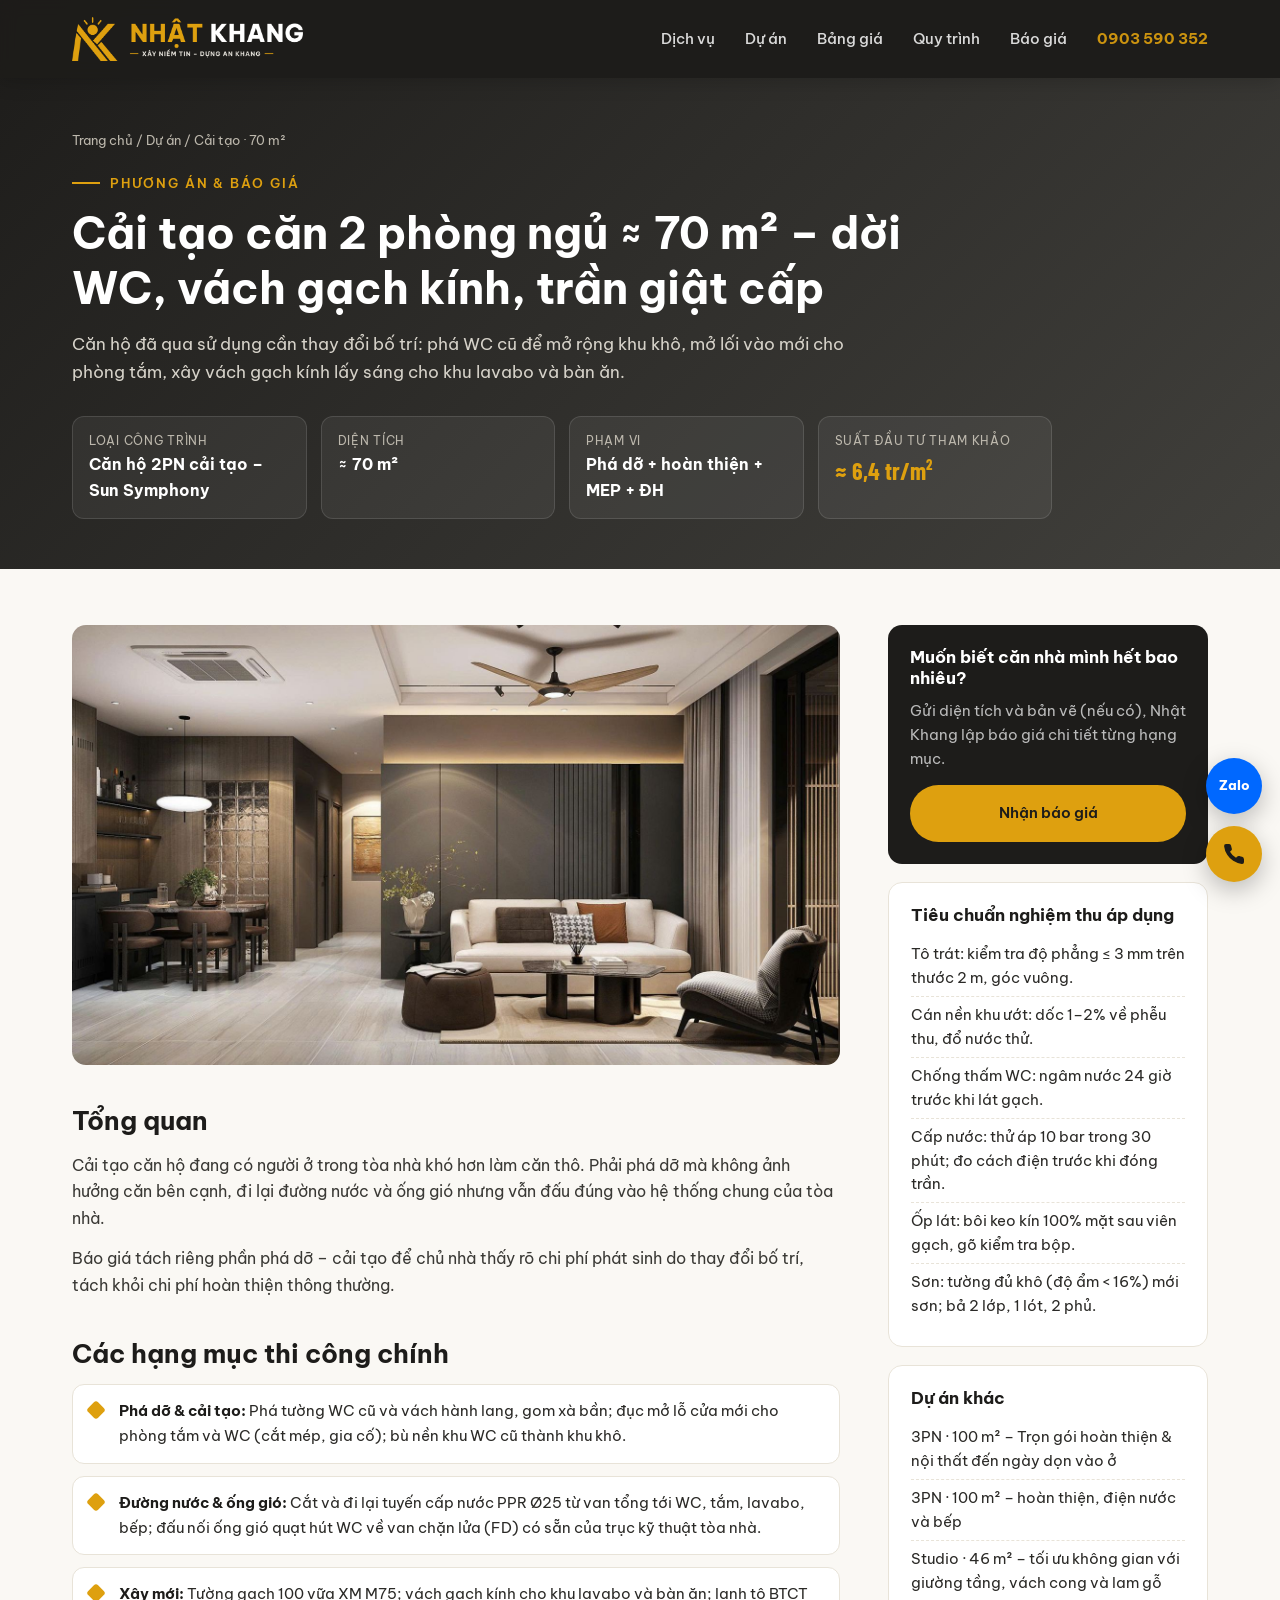
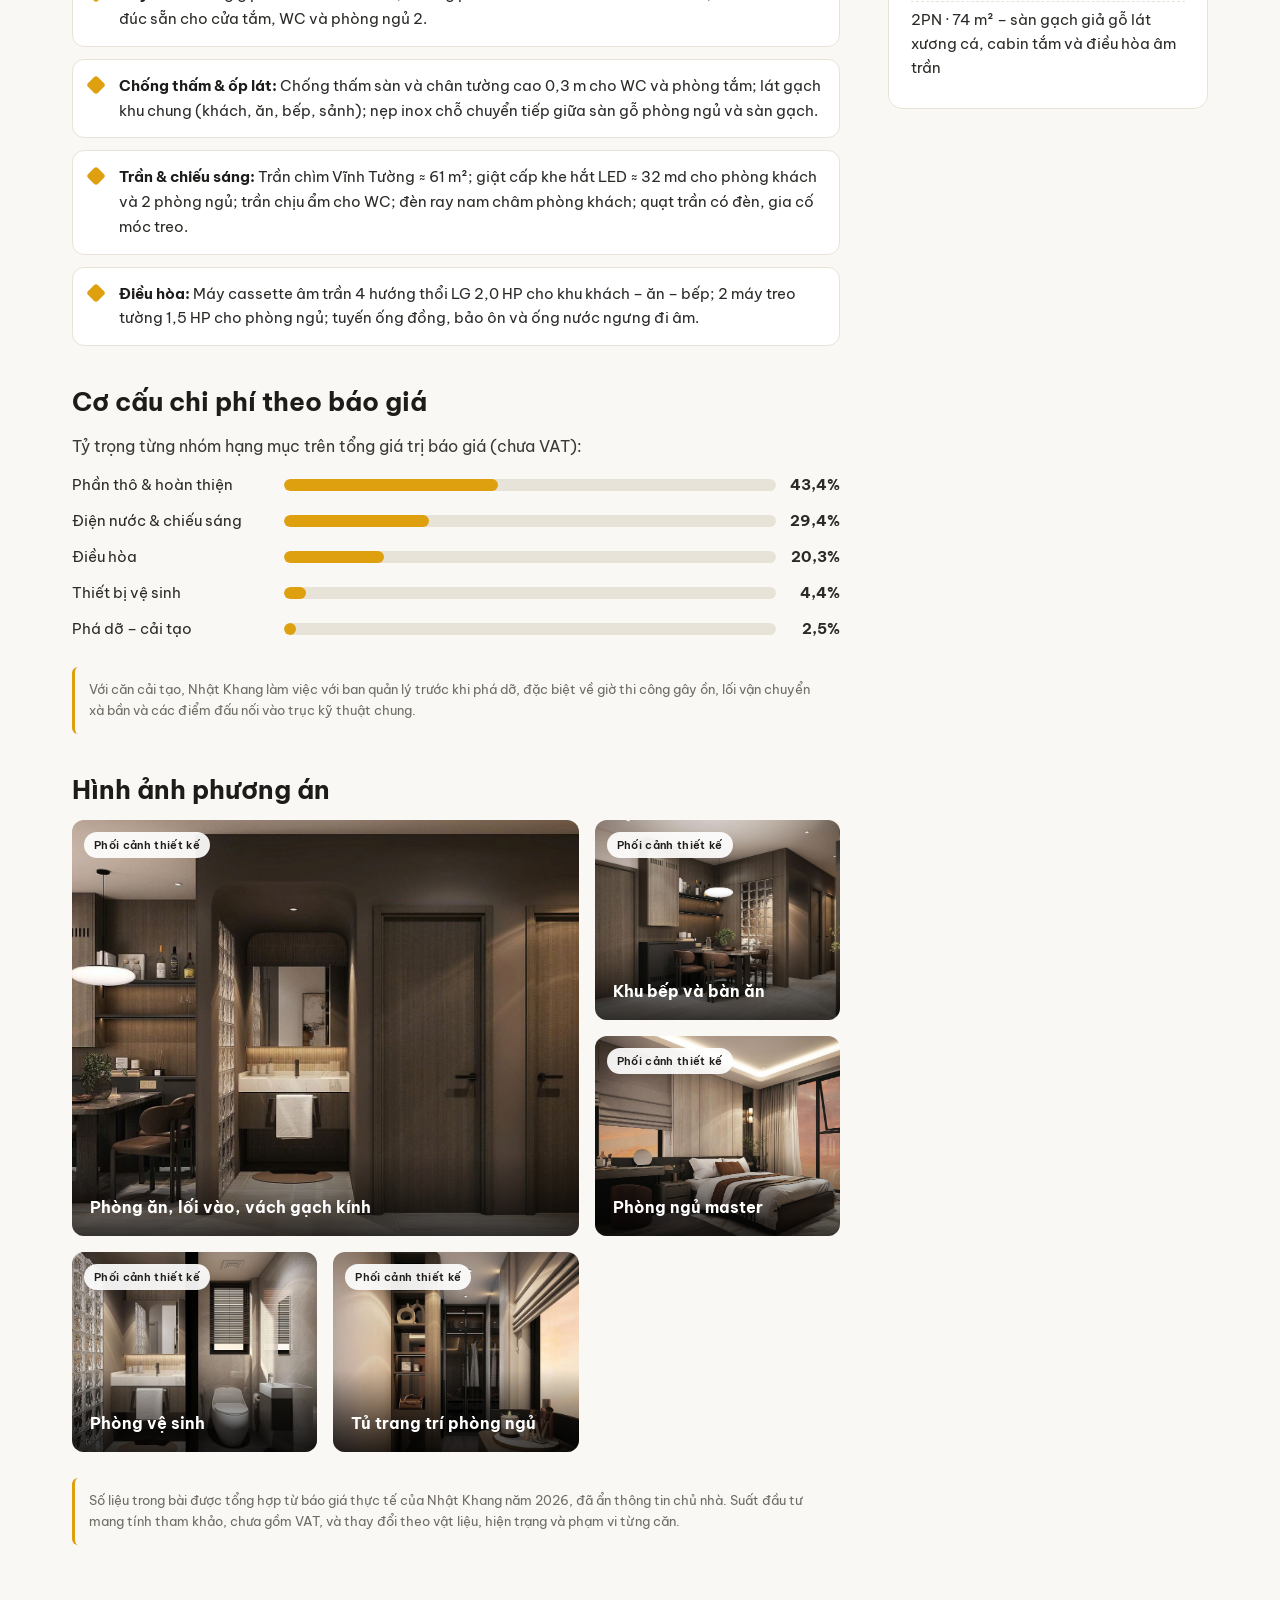
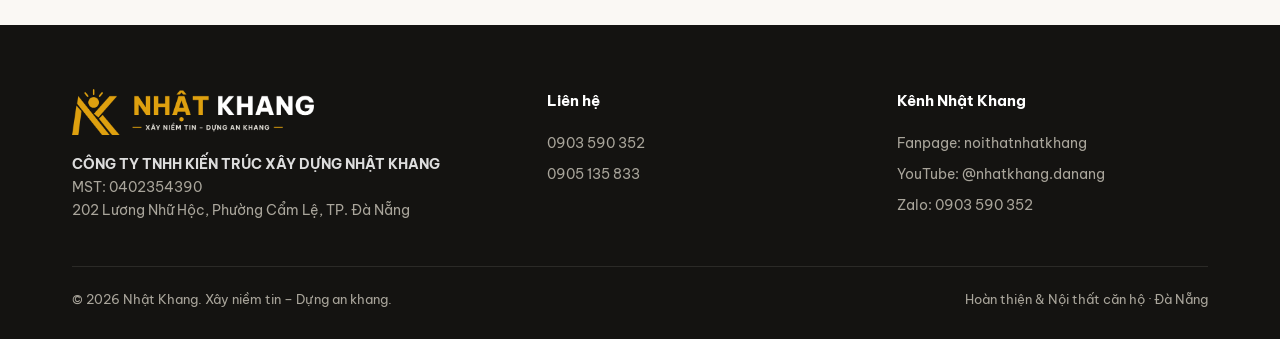
==== du-an/cai-tao-can-2pn.html @ 8251b5f2 "Website Nhat Khang v0.2: trang chu, 6 bai du an, bang gia tham khao Co-Authored-By: Claude Opus 5.5 " ====
<!DOCTYPE html>
<html lang="vi"><head><meta charset="utf-8"><meta name="viewport" content="width=device-width, initial-scale=1">
<title>Cải tạo căn 2 phòng ngủ ≈ 70 m² – dời WC, vách gạch kính, trần giật cấp | Nhật Khang</title>
<meta name="description" content="Căn hộ đã qua sử dụng cần thay đổi bố trí: phá WC cũ để mở rộng khu khô, mở lối vào mới cho phòng tắm, xây vách gạch kính lấy sáng cho khu lavabo và bàn ăn.">
<meta property="og:title" content="Cải tạo căn 2 phòng ngủ ≈ 70 m² – dời WC, vách gạch kính, trần giật cấp"><meta property="og:image" content="../assets/img/hero.jpg">
<link rel="icon" href="../assets/img/favicon.svg" type="image/svg+xml">
<link rel="preconnect" href="https://fonts.googleapis.com"><link rel="preconnect" href="https://fonts.gstatic.com" crossorigin>
<link href="https://fonts.googleapis.com/css2?family=Barlow+Condensed:wght@600;700&family=Be+Vietnam+Pro:wght@300;400;500;600;700;800&display=swap" rel="stylesheet">
<link rel="stylesheet" href="../assets/css/style.css">
</head><body>
<header id="hdr" class="solid fixed-solid">
  <div class="wrap nav">
    <a href="../index.html" class="logo" aria-label="Nhật Khang"><img src="../assets/img/logo-dark.png" alt="Logo Nhật Khang"></a>
    <nav class="menu" id="menu">
      <a href="../index.html#dich-vu">Dịch vụ</a><a href="../index.html#du-an">Dự án</a><a href="../index.html#bang-gia">Bảng giá</a><a href="../index.html#quy-trinh">Quy trình</a><a href="../index.html#bao-gia">Báo giá</a>
      <a href="tel:0903590352" class="hot">0903 590 352</a>
    </nav>
    <button class="burger" id="burger" aria-label="Mở menu"><svg viewBox="0 0 24 24" fill="none" stroke="currentColor" stroke-width="2"><path d="M3 6h18M3 12h18M3 18h18"/></svg></button>
  </div>
</header>
<section class="art-hero"><div class="wrap">
  <div class="crumb"><a href="../index.html">Trang chủ</a> / <a href="../index.html#du-an">Dự án</a> / Cải tạo · 70 m²</div>
  <span class="eyebrow">Phương án &amp; báo giá</span>
  <h1 style="margin-top:12px">Cải tạo căn 2 phòng ngủ ≈ 70 m² – dời WC, vách gạch kính, trần giật cấp</h1>
  <p class="lead">Căn hộ đã qua sử dụng cần thay đổi bố trí: phá WC cũ để mở rộng khu khô, mở lối vào mới cho phòng tắm, xây vách gạch kính lấy sáng cho khu lavabo và bàn ăn.</p>
  <div class="facts"><div><small>Loại công trình</small><b>Căn hộ 2PN cải tạo – Sun Symphony</b></div><div><small>Diện tích</small><b>≈ 70 m²</b></div><div><small>Phạm vi</small><b>Phá dỡ + hoàn thiện + MEP + ĐH</b></div><div><small>Suất đầu tư tham khảo</small><b class=g>≈ 6,4 tr/m²</b></div></div>
</div></section>
<section class="art"><div class="wrap art-grid">
  <article>
    <div class="cover"><img src="../assets/img/hero.jpg" alt="Cải tạo căn 2 phòng ngủ ≈ 70 m² – dời WC, vách gạch kính, trần giật cấp"></div>
    <h2>Tổng quan</h2><p>Cải tạo căn hộ đang có người ở trong tòa nhà khó hơn làm căn thô. Phải phá dỡ mà không ảnh hưởng căn bên cạnh, đi lại đường nước và ống gió nhưng vẫn đấu đúng vào hệ thống chung của tòa nhà.</p><p>Báo giá tách riêng phần phá dỡ – cải tạo để chủ nhà thấy rõ chi phí phát sinh do thay đổi bố trí, tách khỏi chi phí hoàn thiện thông thường.</p>
    <h2>Các hạng mục thi công chính</h2><ul class="hl-list"><li><b>Phá dỡ &amp; cải tạo:</b> Phá tường WC cũ và vách hành lang, gom xà bần; đục mở lỗ cửa mới cho phòng tắm và WC (cắt mép, gia cố); bù nền khu WC cũ thành khu khô.</li><li><b>Đường nước &amp; ống gió:</b> Cắt và đi lại tuyến cấp nước PPR Ø25 từ van tổng tới WC, tắm, lavabo, bếp; đấu nối ống gió quạt hút WC về van chặn lửa (FD) có sẵn của trục kỹ thuật tòa nhà.</li><li><b>Xây mới:</b> Tường gạch 100 vữa XM M75; vách gạch kính cho khu lavabo và bàn ăn; lanh tô BTCT đúc sẵn cho cửa tắm, WC và phòng ngủ 2.</li><li><b>Chống thấm &amp; ốp lát:</b> Chống thấm sàn và chân tường cao 0,3 m cho WC và phòng tắm; lát gạch khu chung (khách, ăn, bếp, sảnh); nẹp inox chỗ chuyển tiếp giữa sàn gỗ phòng ngủ và sàn gạch.</li><li><b>Trần &amp; chiếu sáng:</b> Trần chìm Vĩnh Tường ≈ 61 m²; giật cấp khe hắt LED ≈ 32 md cho phòng khách và 2 phòng ngủ; trần chịu ẩm cho WC; đèn ray nam châm phòng khách; quạt trần có đèn, gia cố móc treo.</li><li><b>Điều hòa:</b> Máy cassette âm trần 4 hướng thổi LG 2,0 HP cho khu khách – ăn – bếp; 2 máy treo tường 1,5 HP cho phòng ngủ; tuyến ống đồng, bảo ôn và ống nước ngưng đi âm.</li></ul>
    <h2>Cơ cấu chi phí theo báo giá</h2>
    <p>Tỷ trọng từng nhóm hạng mục trên tổng giá trị báo giá (chưa VAT):</p>
    <div class="bars"><div class="bar"><span>Phần thô &amp; hoàn thiện</span><span class="t"><i style="width:43.4%"></i></span><span class="p">43,4%</span></div><div class="bar"><span>Điện nước &amp; chiếu sáng</span><span class="t"><i style="width:29.4%"></i></span><span class="p">29,4%</span></div><div class="bar"><span>Điều hòa</span><span class="t"><i style="width:20.3%"></i></span><span class="p">20,3%</span></div><div class="bar"><span>Thiết bị vệ sinh</span><span class="t"><i style="width:4.4%"></i></span><span class="p">4,4%</span></div><div class="bar"><span>Phá dỡ – cải tạo</span><span class="t"><i style="width:2.5%"></i></span><span class="p">2,5%</span></div></div>
    <div class="disc">Với căn cải tạo, Nhật Khang làm việc với ban quản lý trước khi phá dỡ, đặc biệt về giờ thi công gây ồn, lối vận chuyển xà bần và các điểm đấu nối vào trục kỹ thuật chung.</div>
    <h2>Hình ảnh phương án</h2><div class="gallery"><figure class="gi big"><span class="lbl">Phối cảnh thiết kế</span><img src="../assets/img/p1-2.jpg" alt="Phòng ăn, lối vào, vách gạch kính" loading="lazy"><figcaption class="cap"><b>Phòng ăn, lối vào, vách gạch kính</b></figcaption></figure><figure class="gi"><span class="lbl">Phối cảnh thiết kế</span><img src="../assets/img/p1-1.jpg" alt="Khu bếp và bàn ăn" loading="lazy"><figcaption class="cap"><b>Khu bếp và bàn ăn</b></figcaption></figure><figure class="gi"><span class="lbl">Phối cảnh thiết kế</span><img src="../assets/img/p1-3.jpg" alt="Phòng ngủ master" loading="lazy"><figcaption class="cap"><b>Phòng ngủ master</b></figcaption></figure><figure class="gi"><span class="lbl">Phối cảnh thiết kế</span><img src="../assets/img/p1-4.jpg" alt="Phòng vệ sinh" loading="lazy"><figcaption class="cap"><b>Phòng vệ sinh</b></figcaption></figure><figure class="gi"><span class="lbl">Phối cảnh thiết kế</span><img src="../assets/img/p1-5.jpg" alt="Tủ trang trí phòng ngủ" loading="lazy"><figcaption class="cap"><b>Tủ trang trí phòng ngủ</b></figcaption></figure></div>
    <div class="disc">Số liệu trong bài được tổng hợp từ báo giá thực tế của Nhật Khang năm 2026, đã ẩn thông tin chủ nhà. Suất đầu tư mang tính tham khảo, chưa gồm VAT, và thay đổi theo vật liệu, hiện trạng và phạm vi từng căn.</div>
  </article>
  <aside class="side">
    <div class="box dark"><h3>Muốn biết căn nhà mình hết bao nhiêu?</h3><p style="color:#bbb">Gửi diện tích và bản vẽ (nếu có), Nhật Khang lập báo giá chi tiết từng hạng mục.</p><a class="btn btn-gold" href="../index.html#bao-gia">Nhận báo giá</a></div>
    <div class="box"><h3>Tiêu chuẩn nghiệm thu áp dụng</h3><ul><li>Tô trát: kiểm tra độ phẳng ≤ 3 mm trên thước 2 m, góc vuông.</li><li>Cán nền khu ướt: dốc 1–2% về phễu thu, đổ nước thử.</li><li>Chống thấm WC: ngâm nước 24 giờ trước khi lát gạch.</li><li>Cấp nước: thử áp 10 bar trong 30 phút; đo cách điện trước khi đóng trần.</li><li>Ốp lát: bôi keo kín 100% mặt sau viên gạch, gõ kiểm tra bộp.</li><li>Sơn: tường đủ khô (độ ẩm &lt; 16%) mới sơn; bả 2 lớp, 1 lót, 2 phủ.</li></ul></div>
    <div class="box"><h3>Dự án khác</h3><ul><li><a href="can-3pn-tron-goi-noi-that.html">3PN · 100 m² – Trọn gói hoàn thiện &amp; nội thất đến ngày dọn vào ở</a></li><li><a href="can-3pn-dia-trung-hai.html">3PN · 100 m² – hoàn thiện, điện nước và bếp</a></li><li><a href="studio-46m2-giuong-tang.html">Studio · 46 m² – tối ưu không gian với giường tầng, vách cong và lam gỗ</a></li><li><a href="can-74m2-san-xuong-ca.html">2PN · 74 m² – sàn gạch giả gỗ lát xương cá, cabin tắm và điều hòa âm trần</a></li></ul></div>
  </aside>
</div></section>
<footer>
  <div class="wrap">
    <div class="fgrid">
      <div><img src="../assets/img/logo-dark.png" alt="Nhật Khang"><p><b style="color:#ddd">CÔNG TY TNHH KIẾN TRÚC XÂY DỰNG NHẬT KHANG</b><br>MST: 0402354390<br>202 Lương Nhữ Hộc, Phường Cẩm Lệ, TP. Đà Nẵng</p></div>
      <div><h4>Liên hệ</h4><ul><li><a href="tel:0903590352">0903 590 352</a></li><li><a href="tel:0905135833">0905 135 833</a></li></ul></div>
      <div><h4>Kênh Nhật Khang</h4><ul><li><a href="https://www.facebook.com/noithatnhatkhang" target="_blank" rel="noopener">Fanpage: noithatnhatkhang</a></li><li><a href="https://www.youtube.com/@nhatkhang.danang" target="_blank" rel="noopener">YouTube: @nhatkhang.danang</a></li><li><a href="https://zalo.me/0903590352" target="_blank" rel="noopener">Zalo: 0903 590 352</a></li></ul></div>
    </div>
    <div class="legal"><span>© <span id="yr">2026</span> Nhật Khang. Xây niềm tin – Dựng an khang.</span><span>Hoàn thiện & Nội thất căn hộ · Đà Nẵng</span></div>
  </div>
</footer>
<div class="float"><a class="zalo" href="https://zalo.me/0903590352" target="_blank" rel="noopener" aria-label="Chat Zalo">Zalo</a><a class="call" href="tel:0903590352" aria-label="Gọi hotline"><svg viewBox="0 0 24 24" fill="currentColor"><path d="M22 16.9v3a2 2 0 0 1-2.2 2 19.8 19.8 0 0 1-8.6-3.1 19.5 19.5 0 0 1-6-6A19.8 19.8 0 0 1 2.1 4.2 2 2 0 0 1 4.1 2h3a2 2 0 0 1 2 1.7c.1.9.4 1.8.7 2.7a2 2 0 0 1-.5 2.1L8 9.8a16 16 0 0 0 6 6l1.3-1.3a2 2 0 0 1 2.1-.4c.9.3 1.8.6 2.7.7a2 2 0 0 1 1.7 2z"/></svg></a></div>
<div class="lb" id="lb"><button class="x" aria-label="Đóng">×</button><button class="pv" aria-label="Ảnh trước">‹</button><img alt=""><button class="nx" aria-label="Ảnh sau">›</button><div class="lbc"></div></div>
<script src="../assets/js/main.js"></script>
</body></html>
---- assets/css/style.css ----
:root{
  --gold:#DEA00F; --gold-2:#f0b92e; --gold-soft:#fbf3dc;
  --ink:#41403C; --ink-2:#2b2a27; --ink-3:#1d1c1a;
  --paper:#faf8f4; --line:#e8e3d8; --muted:#6f6c64; --white:#fff;
  --r:14px; --max:1180px;
}
*{box-sizing:border-box;margin:0;padding:0}
html{scroll-behavior:smooth}
body{font-family:"Be Vietnam Pro",system-ui,-apple-system,"Segoe UI",Roboto,sans-serif;color:var(--ink-2);background:var(--paper);line-height:1.65;font-size:16px;-webkit-font-smoothing:antialiased}
img{max-width:100%;display:block}
a{color:inherit;text-decoration:none}
.wrap{max-width:var(--max);margin:0 auto;padding:0 22px}
.eyebrow{display:inline-flex;align-items:center;gap:10px;font-size:13px;font-weight:600;letter-spacing:.14em;text-transform:uppercase;color:var(--gold)}
.eyebrow::before{content:"";width:28px;height:2px;background:var(--gold)}
h1,h2,h3{line-height:1.25;color:var(--ink-3);font-weight:700}
h2{font-size:clamp(26px,3.4vw,38px);margin:12px 0 14px}
.cond{font-family:"Barlow Condensed","Be Vietnam Pro",sans-serif;letter-spacing:.01em}
.lead{color:var(--muted);max-width:640px;font-size:17px}
section{padding:96px 0}
.btn{display:inline-flex;align-items:center;justify-content:center;gap:10px;padding:14px 24px;border-radius:999px;font-weight:600;font-size:15px;border:2px solid transparent;cursor:pointer;transition:.2s;font-family:inherit}
.btn-gold{background:var(--gold);color:var(--ink-3)}
.btn-gold:hover{background:var(--gold-2);transform:translateY(-1px)}
.btn-ghost{border-color:rgba(255,255,255,.5);color:#fff}
.btn-ghost:hover{background:rgba(255,255,255,.1);border-color:#fff}
.btn svg{width:18px;height:18px}

/* Header */
header{position:fixed;inset:0 0 auto 0;z-index:50;transition:.25s;background:linear-gradient(rgba(20,19,17,.55),rgba(20,19,17,0))}
header.solid{background:rgba(29,28,26,.96);backdrop-filter:blur(8px);box-shadow:0 2px 20px rgba(0,0,0,.2)}
.nav{display:flex;align-items:center;justify-content:space-between;height:78px}
.nav .logo img{height:44px;width:auto}
.menu{display:flex;gap:30px;align-items:center}
.menu a{color:#eee;font-size:15px;font-weight:500;opacity:.9}
.menu a:hover{color:var(--gold);opacity:1}
.menu .hot{color:var(--gold);font-weight:700;display:flex;gap:8px;align-items:center}
.burger{display:none;background:none;border:0;color:#fff;cursor:pointer}
.burger svg{width:28px;height:28px}

/* Hero */
.hero{position:relative;min-height:100vh;display:flex;align-items:center;color:#fff;padding:120px 0 80px;overflow:hidden}
.hero .bg{position:absolute;inset:0;background:url(../img/real-b4.jpg) center/cover no-repeat;transform:scale(1.04)}
.hero::after{content:"";position:absolute;inset:0;background:linear-gradient(100deg,rgba(22,21,19,.92) 0%,rgba(22,21,19,.72) 45%,rgba(22,21,19,.25) 100%)}
.hero .wrap{position:relative;z-index:2}
.hero h1{color:#fff;font-size:clamp(34px,5.4vw,62px);font-weight:800;max-width:760px;margin:18px 0 20px;letter-spacing:-.01em}
.hero h1 span{color:var(--gold)}
.hero p{font-size:clamp(16px,1.6vw,19px);max-width:600px;color:#e6e3dc}
.hero .cta{display:flex;gap:14px;flex-wrap:wrap;margin-top:34px}
.hero .tag{position:absolute;right:22px;bottom:22px;z-index:2;font-size:12px;color:#cfcac0;background:rgba(0,0,0,.35);padding:6px 12px;border-radius:999px}
.trust{display:flex;gap:34px;flex-wrap:wrap;margin-top:56px;padding-top:28px;border-top:1px solid rgba(255,255,255,.18);max-width:760px}
.trust div{display:flex;gap:12px;align-items:center;font-size:15px;color:#efece6}
.trust svg{width:26px;height:26px;color:var(--gold);flex:none}

/* Services */
.grid4{display:grid;grid-template-columns:repeat(4,1fr);gap:22px;margin-top:46px}
.card{background:#fff;border:1px solid var(--line);border-radius:var(--r);padding:30px 26px;transition:.25s;position:relative;overflow:hidden}
.card:hover{transform:translateY(-4px);box-shadow:0 18px 40px rgba(65,64,60,.12);border-color:transparent}
.card::before{content:"";position:absolute;left:0;top:0;height:4px;width:0;background:var(--gold);transition:.3s}
.card:hover::before{width:100%}
.card .ic{width:54px;height:54px;border-radius:12px;background:var(--gold-soft);color:#b88200;display:grid;place-items:center;margin-bottom:20px}
.card .ic svg{width:28px;height:28px}
.card h3{font-size:19px;margin-bottom:10px}
.card p{color:var(--muted);font-size:15px}
.card ul{margin-top:14px;list-style:none;font-size:14px;color:var(--ink)}
.card li{padding:4px 0 4px 20px;position:relative}
.card li::before{content:"";position:absolute;left:2px;top:12px;width:8px;height:8px;border-radius:2px;background:var(--gold);transform:rotate(45deg)}

/* Why */
.why{background:var(--ink-3);color:#e9e6df}
.why h2{color:#fff}
.why .lead{color:#b9b5ab}
.why-grid{display:grid;grid-template-columns:1.05fr 1fr;gap:60px;align-items:center}
.why-img{border-radius:var(--r);overflow:hidden;position:relative;aspect-ratio:4/5}
.why-img img{width:100%;height:100%;object-fit:cover}
.why-img .badge{position:absolute;left:20px;bottom:20px;background:var(--gold);color:var(--ink-3);padding:18px 22px;border-radius:12px;font-weight:700;max-width:260px;line-height:1.35}
.why-img .badge small{display:block;font-weight:500;font-size:13px;margin-top:4px}
.points{margin-top:30px;display:grid;gap:22px}
.point{display:flex;gap:18px}
.point .n{font-family:"Barlow Condensed",sans-serif;font-size:18px;flex:none;width:44px;height:44px;border-radius:50%;border:2px solid var(--gold);color:var(--gold);display:grid;place-items:center;font-weight:700}
.point h3{color:#fff;font-size:18px;margin-bottom:4px}
.point p{color:#b9b5ab;font-size:15px}

/* Tech */
.tech{background:var(--paper)}
.tgrid{display:grid;grid-template-columns:repeat(3,1fr);gap:20px;margin-top:44px}
.tc{background:#fff;border-radius:var(--r);padding:26px;border-left:4px solid var(--gold);box-shadow:0 1px 0 var(--line)}
.tc .k{font-family:"Barlow Condensed",sans-serif;font-weight:700;font-size:34px;color:var(--gold);line-height:1}
.tc .k small{font-size:16px;color:var(--muted);margin-left:6px;font-weight:600}
.tc h3{font-size:17px;margin:10px 0 6px}
.tc p{font-size:14.5px;color:var(--muted)}
.svc{display:grid;grid-template-columns:repeat(3,1fr);gap:16px;margin-top:28px}
.svc div{background:var(--ink-3);color:#eee;border-radius:12px;padding:20px 22px;display:flex;gap:14px;align-items:center}
.svc b{font-family:"Barlow Condensed",sans-serif;font-size:30px;color:var(--gold);line-height:1;flex:none}
.svc span{font-size:14.5px;line-height:1.45}
@media (max-width:980px){.tgrid,.svc{grid-template-columns:1fr 1fr}}
@media (max-width:760px){.tgrid,.svc{grid-template-columns:1fr}}

/* Projects */
.proj-head{display:flex;justify-content:space-between;align-items:end;gap:20px;flex-wrap:wrap}
.filters{display:flex;gap:8px;flex-wrap:wrap}
.filters button{border:1px solid var(--line);background:#fff;padding:9px 18px;border-radius:999px;font:500 14px inherit;font-family:inherit;cursor:pointer;color:var(--ink)}
.filters button.on{background:var(--ink-3);color:#fff;border-color:var(--ink-3)}
.gallery{display:grid;grid-template-columns:repeat(3,1fr);grid-auto-rows:240px;grid-auto-flow:dense;gap:16px;margin-top:40px}
.gi{position:relative;border-radius:12px;overflow:hidden;cursor:zoom-in;background:#ddd}
.gi.big{grid-column:span 2;grid-row:span 2}
.gi.tall{grid-row:span 2}
.gi img{width:100%;height:100%;object-fit:cover;transition:transform .6s}
.gi:hover img{transform:scale(1.06)}
.gi .cap{position:absolute;inset:auto 0 0 0;padding:40px 18px 16px;background:linear-gradient(transparent,rgba(0,0,0,.75));color:#fff}
.gi .cap b{display:block;font-size:16px}
.gi .cap span{font-size:13px;opacity:.85}
.gi .lbl{position:absolute;top:12px;left:12px;background:rgba(255,255,255,.92);color:var(--ink-3);font-size:11px;font-weight:600;padding:4px 10px;border-radius:999px;letter-spacing:.03em}
.gi.hide{display:none}
.note{margin-top:18px;font-size:13px;color:var(--muted)}

/* Process */
.process{background:#fff}
.steps{display:grid;grid-template-columns:repeat(6,1fr);gap:0;margin-top:50px;position:relative}
.steps::before{content:"";position:absolute;top:27px;left:8%;right:8%;height:2px;background:repeating-linear-gradient(90deg,var(--gold) 0 8px,transparent 8px 14px)}
.step{text-align:center;padding:0 10px;position:relative}
.step .dot{font-family:"Barlow Condensed",sans-serif;font-size:22px !important;width:56px;height:56px;margin:0 auto 18px;border-radius:50%;background:var(--ink-3);color:var(--gold);display:grid;place-items:center;font-weight:800;font-size:18px;border:4px solid #fff;box-shadow:0 0 0 2px var(--gold)}
.step h3{font-size:16px;margin-bottom:6px}
.step p{font-size:14px;color:var(--muted)}

/* Quote form */
.quote{background:linear-gradient(135deg,var(--ink-3),var(--ink));color:#fff}
.quote-grid{display:grid;grid-template-columns:1fr 1.1fr;gap:56px;align-items:start}
.quote h2{color:#fff}
.quote .lead{color:#c9c5bb}
.contact-list{margin-top:30px;display:grid;gap:16px}
.contact-list a,.contact-list div{display:flex;gap:14px;align-items:center;color:#f1eee8;font-size:16px}
.contact-list .ci{width:46px;height:46px;border-radius:12px;background:rgba(222,160,15,.15);color:var(--gold);display:grid;place-items:center;flex:none}
.contact-list .ci svg{width:22px;height:22px}
.contact-list b{color:#fff;font-size:18px}
form{background:#fff;color:var(--ink-2);border-radius:18px;padding:34px;box-shadow:0 30px 60px rgba(0,0,0,.3)}
form h3{font-size:21px;margin-bottom:4px}
form .sub{color:var(--muted);font-size:14px;margin-bottom:22px}
.row{display:grid;grid-template-columns:1fr 1fr;gap:14px}
.f{margin-bottom:14px}
.f label{display:block;font-size:13px;font-weight:600;margin-bottom:6px;color:var(--ink)}
.f input,.f select,.f textarea{width:100%;padding:12px 14px;border:1.5px solid var(--line);border-radius:10px;font:inherit;font-size:15px;background:var(--paper);transition:.2s}
.f input:focus,.f select:focus,.f textarea:focus{outline:none;border-color:var(--gold);background:#fff}
.f textarea{min-height:90px;resize:vertical}
form .btn{width:100%;margin-top:6px}
.privacy{font-size:12px;color:var(--muted);margin-top:12px;text-align:center}
.done{display:none;text-align:center;padding:20px 6px}
.done .ok{width:64px;height:64px;border-radius:50%;background:var(--gold-soft);color:#b88200;display:grid;place-items:center;margin:0 auto 16px}
.done pre{white-space:pre-wrap;text-align:left;background:var(--paper);border:1px solid var(--line);border-radius:10px;padding:14px;font:13px/1.6 inherit;font-family:inherit;margin:16px 0}
.done .acts{display:flex;gap:10px;flex-wrap:wrap;justify-content:center}
.btn-line{border-color:var(--ink);color:var(--ink);background:#fff}

/* Footer */
footer{background:#141311;color:#a9a59b;padding:64px 0 28px;font-size:14px}
.fgrid{display:grid;grid-template-columns:1.4fr 1fr 1fr;gap:40px}
footer img{height:46px;width:auto;margin-bottom:18px}
footer h4{color:#fff;font-size:15px;margin-bottom:14px}
footer li{list-style:none;padding:4px 0}
footer a:hover{color:var(--gold)}
.legal{border-top:1px solid #2b2a27;margin-top:44px;padding-top:22px;display:flex;justify-content:space-between;gap:12px;flex-wrap:wrap;font-size:13px}

/* Floating */
.float{position:fixed;right:18px;bottom:18px;z-index:60;display:flex;flex-direction:column;gap:12px}
.float a{width:56px;height:56px;border-radius:50%;display:grid;place-items:center;box-shadow:0 8px 24px rgba(0,0,0,.25);color:#fff;transition:.2s}
.float a:hover{transform:scale(1.08)}
.float .zalo{background:#0068ff;font-weight:800;font-size:13px}
.float .call{background:var(--gold);color:var(--ink-3);animation:ring 2.4s infinite}
.float svg{width:24px;height:24px}
@keyframes ring{0%,100%{box-shadow:0 0 0 0 rgba(222,160,15,.55)}50%{box-shadow:0 0 0 14px rgba(222,160,15,0)}}

/* Lightbox */
.lb{position:fixed;inset:0;background:rgba(10,10,9,.94);z-index:100;display:none;align-items:center;justify-content:center;padding:30px}
.lb.on{display:flex}
.lb img{max-height:86vh;border-radius:8px}
.lb button{position:absolute;background:none;border:0;color:#fff;cursor:pointer;font-size:40px;line-height:1;padding:10px}
.lb .x{top:14px;right:20px}.lb .pv{left:10px;top:50%}.lb .nx{right:10px;top:50%}
.lb .lbc{position:absolute;bottom:20px;left:0;right:0;text-align:center;color:#ddd;font-size:14px}

.reveal{opacity:0;transform:translateY(24px);transition:.7s ease}
.reveal.in{opacity:1;transform:none}

@media (max-width:980px){
  .grid4{grid-template-columns:repeat(2,1fr)}
  .why-grid,.quote-grid{grid-template-columns:1fr;gap:40px}
  .why-img{aspect-ratio:16/10}
  .steps{grid-template-columns:repeat(3,1fr);row-gap:36px}
  .steps::before{display:none}
  .gallery{grid-template-columns:repeat(2,1fr)}
  .fgrid{grid-template-columns:1fr 1fr}
}
@media (max-width:760px){
  section{padding:70px 0}
  .menu{position:fixed;inset:78px 0 auto 0;background:rgba(29,28,26,.98);flex-direction:column;align-items:flex-start;padding:20px 24px 28px;gap:18px;display:none}
  .menu.open{display:flex}
  .burger{display:block}
  .nav .logo img{height:36px}
  .grid4{grid-template-columns:1fr}
  .row{grid-template-columns:1fr}
  .steps{grid-template-columns:1fr 1fr}
  .gallery{grid-template-columns:1fr;grid-auto-rows:230px}
  .gi.big,.gi.tall{grid-column:auto;grid-row:auto}
  .fgrid{grid-template-columns:1fr}
  form{padding:24px}
  .trust{gap:18px}
}

/* ===== v0.2 ===== */
.hero .bg{background-image:url(../img/real-b4.jpg)}
header.fixed-solid{background:rgba(29,28,26,.97)}
.tag-real{background:var(--gold)!important;color:var(--ink-3)!important}
/* Real gallery */
.real-head{display:flex;justify-content:space-between;align-items:end;gap:16px;flex-wrap:wrap;margin-top:8px}
.badge-real{display:inline-flex;gap:8px;align-items:center;background:#ecf7ee;color:#1f7a3a;font-size:13px;font-weight:600;padding:6px 12px;border-radius:999px}
.badge-real::before{content:"";width:8px;height:8px;border-radius:50%;background:#2fa354}
/* Project cards */
.pgrid{display:grid;grid-template-columns:repeat(3,1fr);gap:22px;margin-top:36px}
.pc{background:#fff;border:1px solid var(--line);border-radius:var(--r);overflow:hidden;display:flex;flex-direction:column;transition:.25s}
.pc:hover{transform:translateY(-4px);box-shadow:0 18px 40px rgba(65,64,60,.12)}
.pc .th{aspect-ratio:16/10;background:var(--ink-3) center/cover no-repeat;position:relative}
.pc .th.noimg{background:linear-gradient(135deg,var(--ink-3),var(--ink));display:grid;place-items:center}
.pc .th.noimg span{font-family:"Barlow Condensed",sans-serif;font-size:44px;font-weight:700;color:var(--gold);letter-spacing:.02em}
.pc .st{position:absolute;top:12px;left:12px;font-size:11px;font-weight:700;padding:4px 10px;border-radius:999px;background:rgba(255,255,255,.94);color:var(--ink-3)}
.pc .st.run{background:var(--gold)}
.pc .bd{padding:20px 22px 22px;display:flex;flex-direction:column;flex:1}
.pc .meta{display:flex;gap:8px;flex-wrap:wrap;margin-bottom:10px}
.pc .meta span{font-size:12px;background:var(--paper);border:1px solid var(--line);padding:3px 9px;border-radius:999px;color:var(--ink)}
.pc h3{font-size:18px;margin-bottom:8px}
.pc p{font-size:14.5px;color:var(--muted);flex:1}
.pc .more{margin-top:14px;font-weight:600;color:#b88200;font-size:14.5px}
/* Pricing */
.pricing{background:#fff}
.tiers{display:grid;grid-template-columns:repeat(4,1fr);gap:18px;margin-top:40px}
.tier{border:1.5px solid var(--line);border-radius:var(--r);padding:24px 22px;position:relative;background:var(--paper)}
.tier.hl{border-color:var(--gold);background:#fff;box-shadow:0 14px 34px rgba(222,160,15,.15)}
.tier .rib{position:absolute;top:-11px;left:20px;background:var(--gold);color:var(--ink-3);font-size:11px;font-weight:700;padding:3px 10px;border-radius:999px}
.tier h3{font-size:17px}
.tier .pr{font-family:"Barlow Condensed",sans-serif;font-weight:700;font-size:38px;color:var(--ink-3);line-height:1.1;margin:12px 0 2px}
.tier .pr small{font-size:16px;color:var(--muted);font-weight:600}
.tier .u{font-size:13px;color:var(--muted);margin-bottom:12px}
.tier ul{list-style:none;font-size:14px}
.tier li{padding:4px 0 4px 22px;position:relative}
.tier li::before{content:"✓";position:absolute;left:0;color:#b88200;font-weight:700}
.tier li.no{color:#aaa}.tier li.no::before{content:"–";color:#bbb}
.est{margin-top:34px;display:grid;grid-template-columns:1.2fr 1fr;gap:24px;background:var(--ink-3);color:#eee;border-radius:18px;padding:28px}
.est h3{color:#fff;font-size:19px;margin-bottom:14px}
.goi-row{display:flex;gap:10px;flex-wrap:wrap;margin-bottom:16px}
.goi{border:1.5px solid #4a4843;border-radius:10px;padding:9px 14px;cursor:pointer;font-size:14px;user-select:none}
.goi input{display:none}
.goi.on{border-color:var(--gold);background:rgba(222,160,15,.12);color:#fff}
.est label.lb2{display:block;font-size:13px;color:#bbb;margin-bottom:6px}
.est input[type=number]{width:100%;max-width:240px;padding:12px 14px;border-radius:10px;border:1.5px solid #4a4843;background:#2b2a27;color:#fff;font:inherit;font-size:16px}
.est .res{background:#2b2a27;border-radius:14px;padding:22px;display:flex;flex-direction:column;justify-content:center}
.est .res .k{font-size:13px;color:#bbb}
.est .res .v{font-family:"Barlow Condensed",sans-serif;font-size:40px;font-weight:700;color:var(--gold);line-height:1.15;margin:6px 0}
.est .res .n{font-size:13px;color:#a9a59b}
details.ptable{margin-top:30px;border:1px solid var(--line);border-radius:var(--r);background:var(--paper)}
details.ptable summary{cursor:pointer;padding:18px 22px;font-weight:700;font-size:16px;list-style:none;display:flex;justify-content:space-between}
details.ptable summary::after{content:"+";color:#b88200;font-size:22px;line-height:1}
details.ptable[open] summary::after{content:"–"}
.tw{overflow-x:auto;padding:0 22px 22px}
table.dg{width:100%;border-collapse:collapse;font-size:14.5px;min-width:620px}
table.dg th{text-align:left;background:var(--ink-3);color:#fff;font-weight:600;padding:10px 12px}
table.dg td{padding:10px 12px;border-bottom:1px solid var(--line);vertical-align:top}
table.dg tr.grp td{background:var(--gold-soft);font-weight:700;color:var(--ink-3)}
table.dg td.num{white-space:nowrap;font-variant-numeric:tabular-nums;text-align:right}
.fine{font-size:12.5px;color:var(--muted);margin-top:14px;line-height:1.6}
@media (max-width:980px){.pgrid{grid-template-columns:1fr 1fr}.tiers{grid-template-columns:1fr 1fr}.est{grid-template-columns:1fr}}
@media (max-width:760px){.pgrid,.tiers{grid-template-columns:1fr}}

/* Article */
.art-hero{padding:130px 0 50px;background:linear-gradient(135deg,var(--ink-3),var(--ink));color:#fff}
.crumb{font-size:13px;color:#bdb8ad;margin-bottom:14px}
.crumb a:hover{color:var(--gold)}
.art-hero h1{color:#fff;font-size:clamp(28px,4vw,44px);max-width:860px}
.art-hero .lead{color:#d6d2c9;margin-top:14px;max-width:780px}
.facts{display:grid;grid-template-columns:repeat(4,1fr);gap:14px;margin-top:30px;max-width:980px}
.facts div{background:rgba(255,255,255,.06);border:1px solid rgba(255,255,255,.12);border-radius:12px;padding:14px 16px}
.facts small{display:block;font-size:12px;color:#bdb8ad;text-transform:uppercase;letter-spacing:.06em}
.facts b{font-size:16px;color:#fff}
.facts b.g{color:var(--gold);font-family:"Barlow Condensed",sans-serif;font-size:24px}
.art{padding:56px 0 80px}
.art-grid{display:grid;grid-template-columns:1fr 320px;gap:48px;align-items:start}
.art h2{font-size:26px;margin:40px 0 14px}
.art h2:first-child{margin-top:0}
.art p{margin-bottom:14px;color:#3a3935}
.art .cover{border-radius:var(--r);overflow:hidden;margin-bottom:28px}
.art .cover img{width:100%}
.hl-list{list-style:none;display:grid;gap:12px;margin:10px 0 6px}
.hl-list li{background:#fff;border:1px solid var(--line);border-radius:12px;padding:14px 16px 14px 46px;position:relative;font-size:15px}
.hl-list li::before{content:"";position:absolute;left:16px;top:18px;width:14px;height:14px;border-radius:3px;background:var(--gold);transform:rotate(45deg)}
.hl-list b{color:var(--ink-3)}
.bars{display:grid;gap:12px;margin-top:8px}
.bar{display:grid;grid-template-columns:200px 1fr 52px;gap:12px;align-items:center;font-size:14.5px}
.bar .t{height:12px;background:var(--line);border-radius:99px;overflow:hidden}
.bar .t i{display:block;height:100%;background:var(--gold);border-radius:99px}
.bar .p{text-align:right;font-weight:700;font-variant-numeric:tabular-nums}
.side{position:sticky;top:100px;display:grid;gap:18px}
.box{background:#fff;border:1px solid var(--line);border-radius:var(--r);padding:22px}
.box h3{font-size:17px;margin-bottom:10px}
.box p{font-size:14.5px;color:var(--muted);margin-bottom:14px}
.box .btn{width:100%}
.box.dark{background:var(--ink-3);border:0;color:#ddd}
.box.dark h3{color:#fff}
.box ul{list-style:none;font-size:14.5px}
.box ul li{padding:6px 0;border-bottom:1px dashed var(--line)}
.box ul li:last-child{border:0}
.box ul a:hover{color:#b88200}
.art .gallery{grid-auto-rows:200px;margin-top:10px}
.disc{font-size:13px;color:var(--muted);background:var(--paper);border-left:3px solid var(--gold);padding:12px 14px;border-radius:6px;margin-top:26px}
@media (max-width:980px){.art-grid{grid-template-columns:1fr}.side{position:static}.facts{grid-template-columns:1fr 1fr}.bar{grid-template-columns:130px 1fr 46px}}
.pc .th.noimg span.st{font-family:"Be Vietnam Pro",sans-serif;font-size:11px;font-weight:700;color:var(--ink-3);letter-spacing:0}
.est .res .v{font-size:34px}
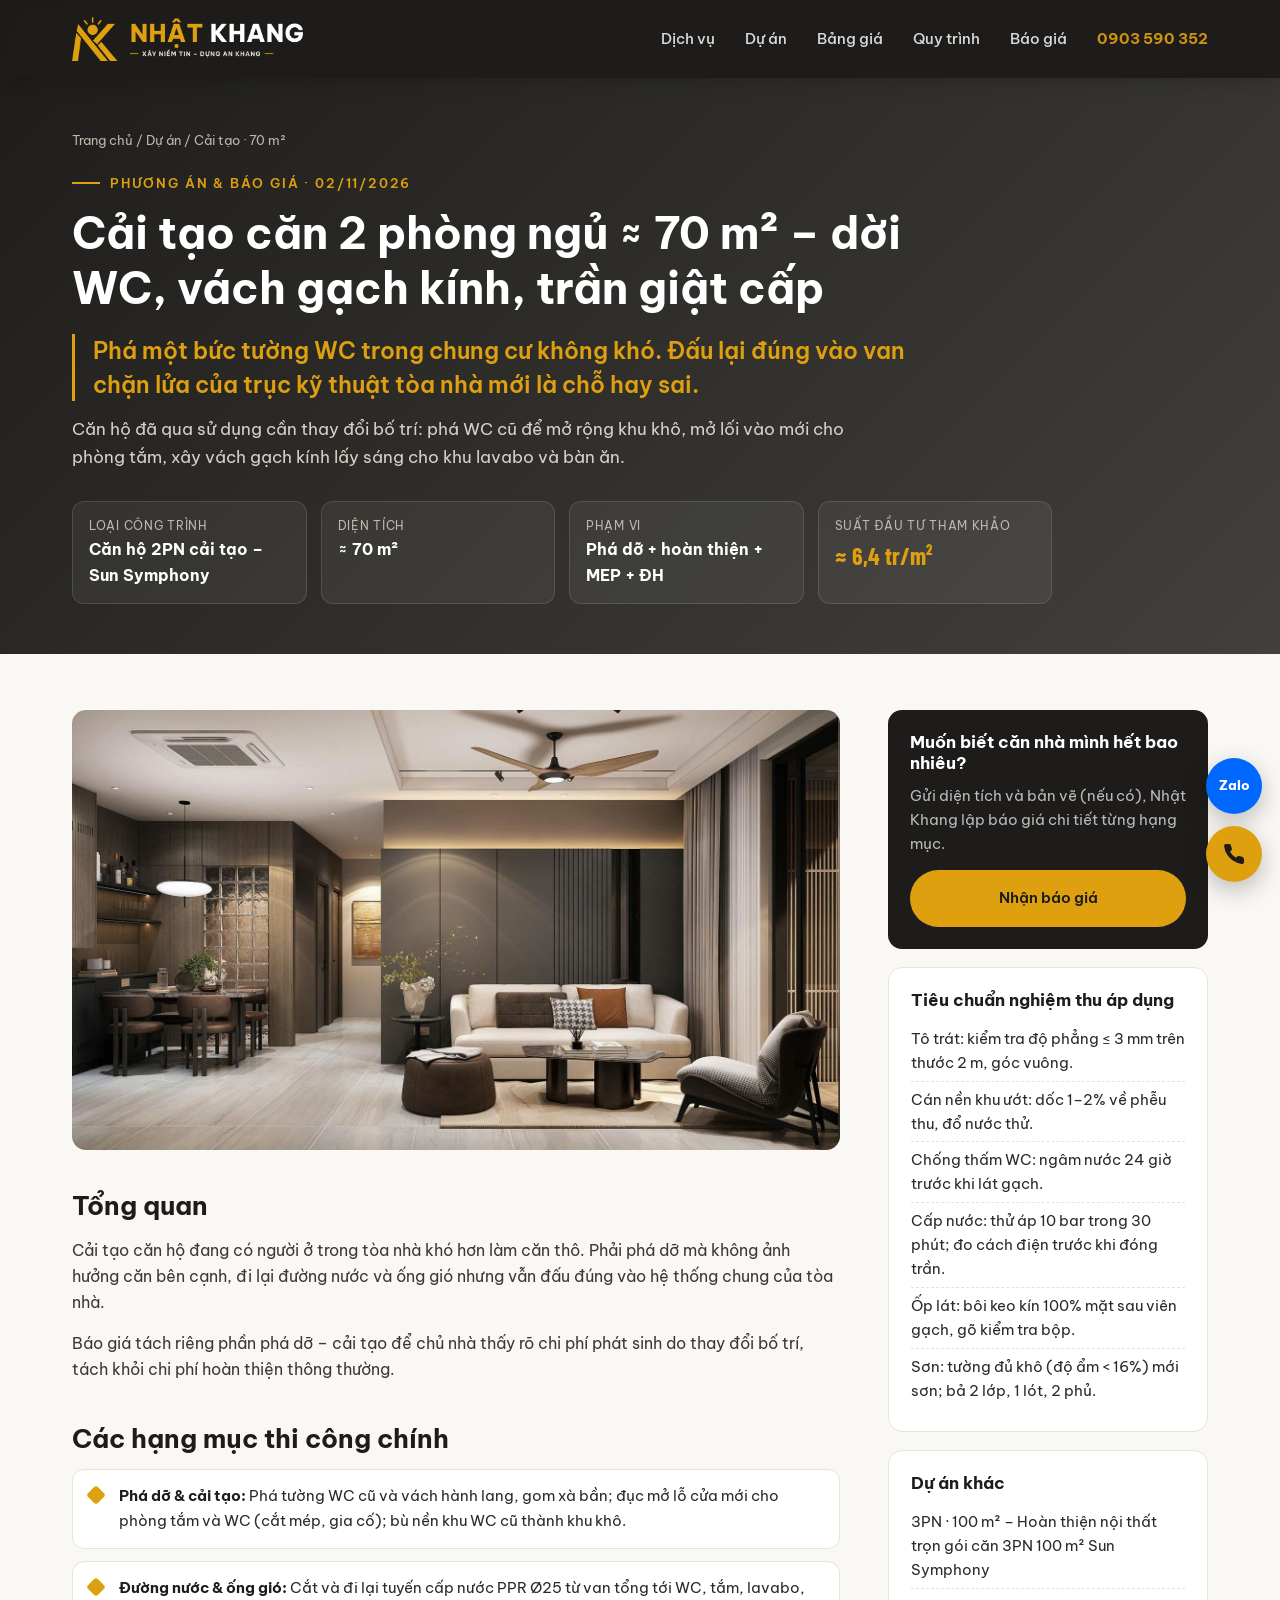
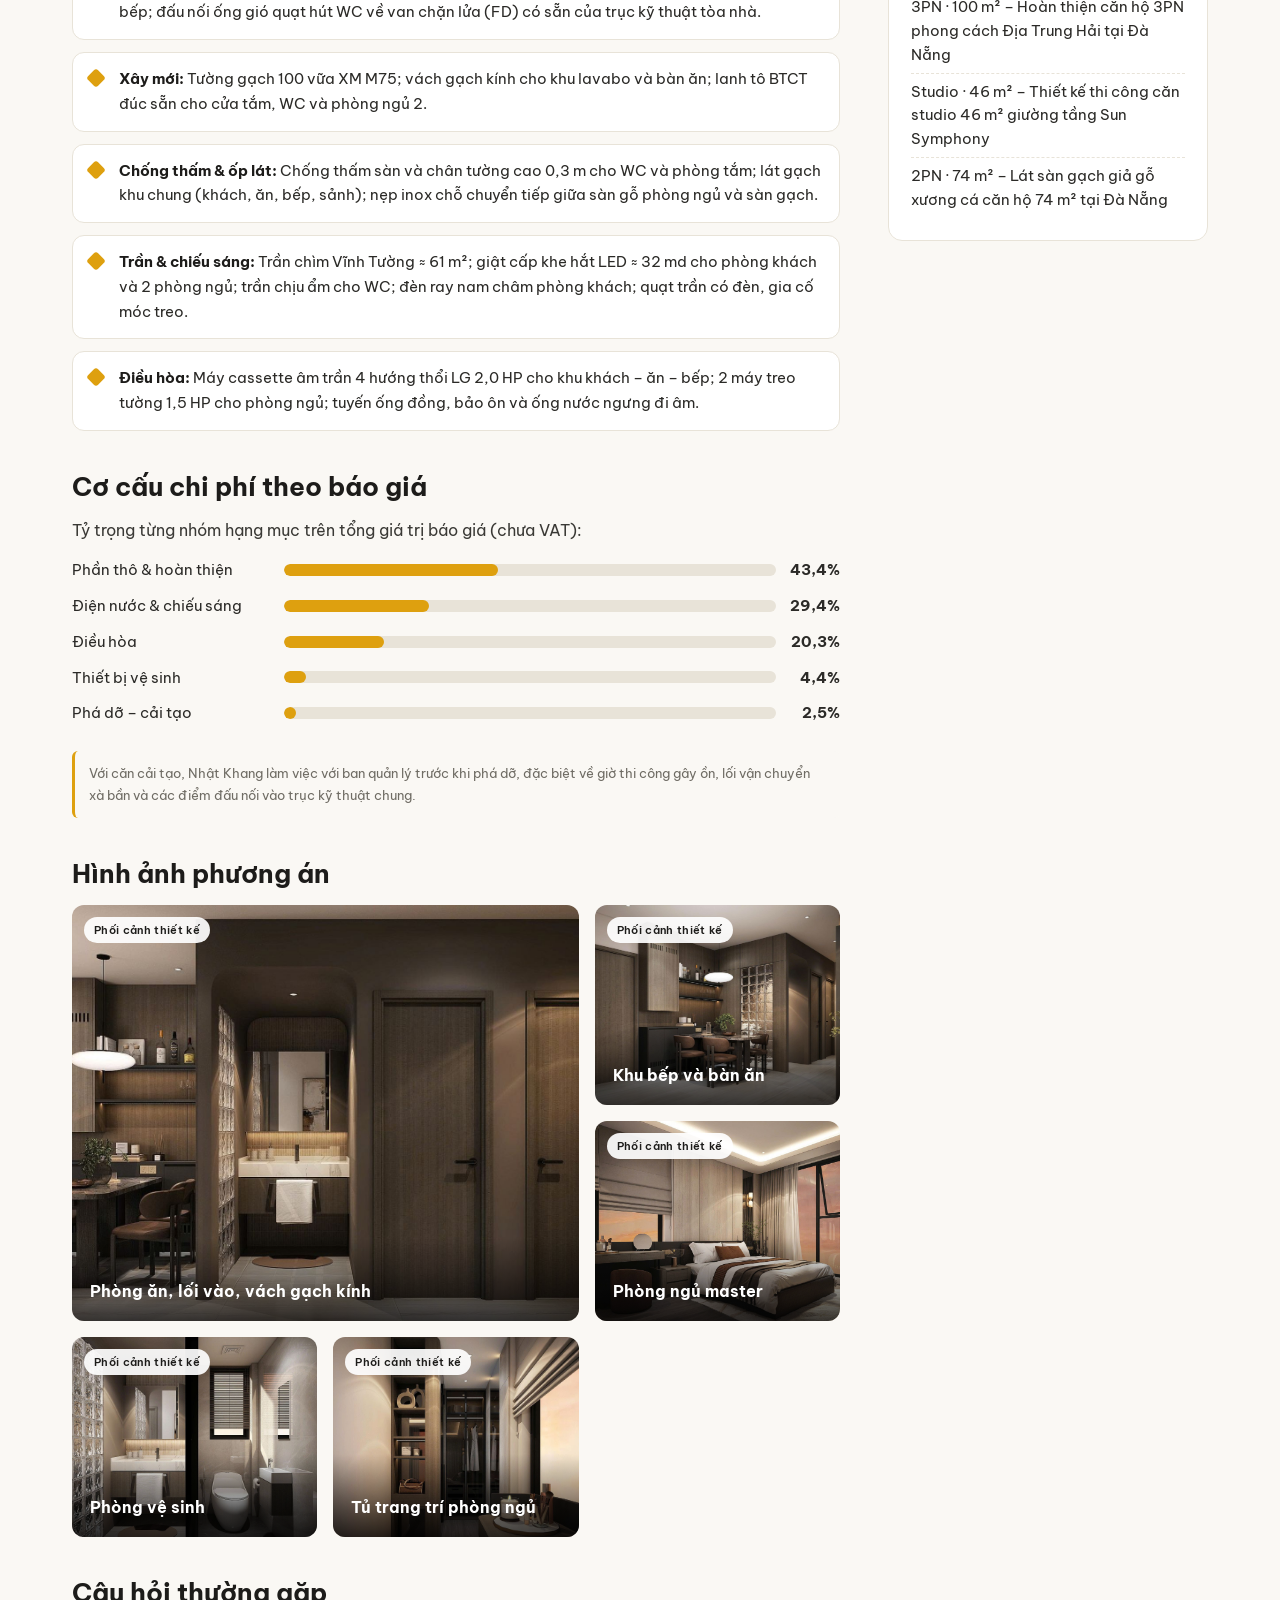
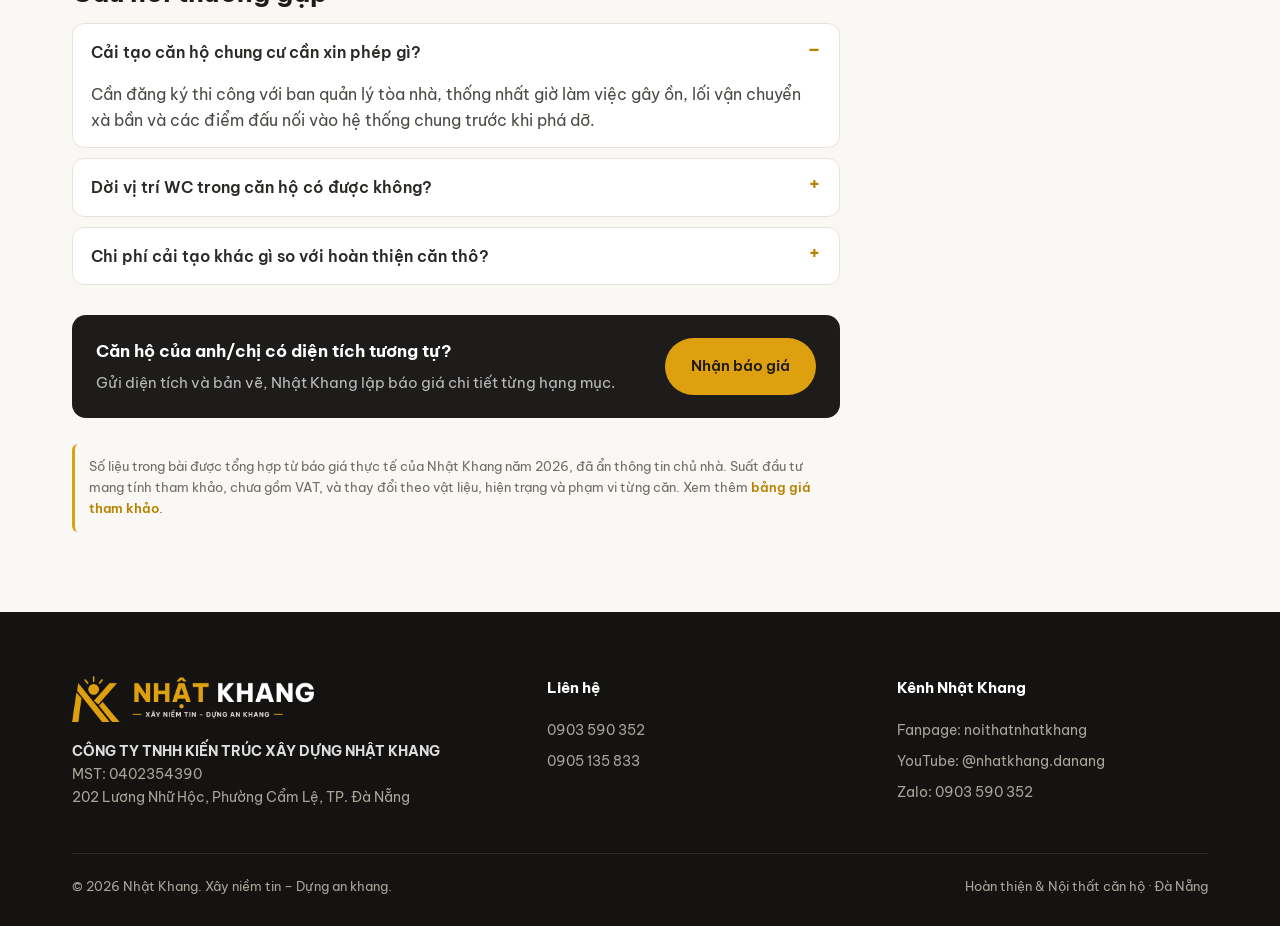
==== commit a77b513e: "SEO v0.3: bo khung bai viet (_src + build.py), hook, FAQ schema, LocalBusiness, sitemap, robots Co-A" ====
--- a/du-an/cai-tao-can-2pn.html
+++ b/du-an/cai-tao-can-2pn.html
@@ -1,16 +1,25 @@
 <!DOCTYPE html>
-<html lang="vi"><head><meta charset="utf-8"><meta name="viewport" content="width=device-width, initial-scale=1">
-<title>Cải tạo căn 2 phòng ngủ ≈ 70 m² – dời WC, vách gạch kính, trần giật cấp | Nhật Khang</title>
-<meta name="description" content="Căn hộ đã qua sử dụng cần thay đổi bố trí: phá WC cũ để mở rộng khu khô, mở lối vào mới cho phòng tắm, xây vách gạch kính lấy sáng cho khu lavabo và bàn ăn.">
-<meta property="og:title" content="Cải tạo căn 2 phòng ngủ ≈ 70 m² – dời WC, vách gạch kính, trần giật cấp"><meta property="og:image" content="../assets/img/hero.jpg">
+<html lang="vi"><head>
+<meta charset="utf-8"><meta name="viewport" content="width=device-width, initial-scale=1">
+<title>Cải tạo căn hộ 2PN: dời WC, vách gạch kính, trần giật cấp | Nhật Khang</title>
+<meta name="description" content="Cải tạo căn hộ 2PN ≈ 70 m²: phá dỡ, dời WC, bù nền, đi lại cấp nước PPR, đấu ống gió về van chặn lửa, vách gạch kính, điều hòa cassette. ≈ 6,4 triệu/m².">
+<meta name="keywords" content="cải tạo căn hộ chung cư Đà Nẵng">
+<link rel="canonical" href="https://lenhatkhangvn-bit.github.io/nhatkhang-website/du-an/cai-tao-can-2pn.html">
+<meta property="og:type" content="article"><meta property="og:locale" content="vi_VN"><meta property="og:site_name" content="Nhật Khang">
+<meta property="og:title" content="Cải tạo căn hộ 2PN: dời WC, vách gạch kính, trần giật cấp"><meta property="og:description" content="Cải tạo căn hộ 2PN ≈ 70 m²: phá dỡ, dời WC, bù nền, đi lại cấp nước PPR, đấu ống gió về van chặn lửa, vách gạch kính, điều hòa cassette. ≈ 6,4 triệu/m².">
+<meta property="og:url" content="https://lenhatkhangvn-bit.github.io/nhatkhang-website/du-an/cai-tao-can-2pn.html"><meta property="og:image" content="https://lenhatkhangvn-bit.github.io/nhatkhang-website/assets/img/hero.jpg">
+<meta name="twitter:card" content="summary_large_image">
 <link rel="icon" href="../assets/img/favicon.svg" type="image/svg+xml">
 <link rel="preconnect" href="https://fonts.googleapis.com"><link rel="preconnect" href="https://fonts.gstatic.com" crossorigin>
 <link href="https://fonts.googleapis.com/css2?family=Barlow+Condensed:wght@600;700&family=Be+Vietnam+Pro:wght@300;400;500;600;700;800&display=swap" rel="stylesheet">
-<link rel="stylesheet" href="../assets/css/style.css">
+<link rel="stylesheet" href="../assets/css/style.css?v=4">
+<script type="application/ld+json">{"@context": "https://schema.org", "@type": "Article", "headline": "Cải tạo căn hộ 2PN: dời WC, vách gạch kính, trần giật cấp", "description": "Cải tạo căn hộ 2PN ≈ 70 m²: phá dỡ, dời WC, bù nền, đi lại cấp nước PPR, đấu ống gió về van chặn lửa, vách gạch kính, điều hòa cassette. ≈ 6,4 triệu/m².", "image": ["https://lenhatkhangvn-bit.github.io/nhatkhang-website/assets/img/hero.jpg"], "datePublished": "2026-11-02", "dateModified": "2026-11-02", "inLanguage": "vi-VN", "author": {"@id": "https://lenhatkhangvn-bit.github.io/nhatkhang-website/#org"}, "publisher": {"@type": "HomeAndConstructionBusiness", "@id": "https://lenhatkhangvn-bit.github.io/nhatkhang-website/#org", "name": "Công ty TNHH Kiến trúc Xây dựng Nhật Khang", "alternateName": "Nhật Khang", "slogan": "Xây niềm tin – Dựng an khang", "url": "https://lenhatkhangvn-bit.github.io/nhatkhang-website/", "logo": "https://lenhatkhangvn-bit.github.io/nhatkhang-website/assets/img/logo-light.png", "image": "https://lenhatkhangvn-bit.github.io/nhatkhang-website/assets/img/real-b4.jpg", "telephone": ["+84903590352", "+84905135833"], "taxID": "0402354390", "address": {"@type": "PostalAddress", "streetAddress": "202 Lương Nhữ Hộc", "addressLocality": "Phường Cẩm Lệ", "addressRegion": "Đà Nẵng", "addressCountry": "VN"}, "areaServed": {"@type": "City", "name": "Đà Nẵng"}, "sameAs": ["https://www.facebook.com/noithatnhatkhang", "https://www.youtube.com/@nhatkhang.danang"]}, "mainEntityOfPage": "https://lenhatkhangvn-bit.github.io/nhatkhang-website/du-an/cai-tao-can-2pn.html", "keywords": "cải tạo căn hộ chung cư Đà Nẵng"}</script>
+<script type="application/ld+json">{"@context": "https://schema.org", "@type": "BreadcrumbList", "itemListElement": [{"@type": "ListItem", "position": 1, "name": "Trang chủ", "item": "https://lenhatkhangvn-bit.github.io/nhatkhang-website/"}, {"@type": "ListItem", "position": 2, "name": "Dự án", "item": "https://lenhatkhangvn-bit.github.io/nhatkhang-website/#du-an"}, {"@type": "ListItem", "position": 3, "name": "Cải tạo · 70 m²", "item": "https://lenhatkhangvn-bit.github.io/nhatkhang-website/du-an/cai-tao-can-2pn.html"}]}</script>
+<script type="application/ld+json">{"@context": "https://schema.org", "@type": "FAQPage", "mainEntity": [{"@type": "Question", "name": "Cải tạo căn hộ chung cư cần xin phép gì?", "acceptedAnswer": {"@type": "Answer", "text": "Cần đăng ký thi công với ban quản lý tòa nhà, thống nhất giờ làm việc gây ồn, lối vận chuyển xà bần và các điểm đấu nối vào hệ thống chung trước khi phá dỡ."}}, {"@type": "Question", "name": "Dời vị trí WC trong căn hộ có được không?", "acceptedAnswer": {"@type": "Answer", "text": "Có thể, nhưng phải xử lý bù nền, chống thấm lại, đi lại tuyến cấp thoát nước và đấu ống gió quạt hút về đúng van chặn lửa (FD) của trục kỹ thuật."}}, {"@type": "Question", "name": "Chi phí cải tạo khác gì so với hoàn thiện căn thô?", "acceptedAnswer": {"@type": "Answer", "text": "Có thêm phần phá dỡ – cải tạo hiện trạng. Nhật Khang tách riêng phần này trong báo giá để chủ nhà thấy rõ chi phí do thay đổi bố trí."}}]}</script>
 </head><body>
 <header id="hdr" class="solid fixed-solid">
   <div class="wrap nav">
-    <a href="../index.html" class="logo" aria-label="Nhật Khang"><img src="../assets/img/logo-dark.png" alt="Logo Nhật Khang"></a>
+    <a href="../index.html" class="logo" aria-label="Nhật Khang – trang chủ"><img src="../assets/img/logo-dark.png" alt="Logo Nhật Khang – Xây niềm tin, Dựng an khang" width="180" height="44"></a>
     <nav class="menu" id="menu">
       <a href="../index.html#dich-vu">Dịch vụ</a><a href="../index.html#du-an">Dự án</a><a href="../index.html#bang-gia">Bảng giá</a><a href="../index.html#quy-trinh">Quy trình</a><a href="../index.html#bao-gia">Báo giá</a>
       <a href="tel:0903590352" class="hot">0903 590 352</a>
@@ -18,35 +27,40 @@
     <button class="burger" id="burger" aria-label="Mở menu"><svg viewBox="0 0 24 24" fill="none" stroke="currentColor" stroke-width="2"><path d="M3 6h18M3 12h18M3 18h18"/></svg></button>
   </div>
 </header>
+<main>
 <section class="art-hero"><div class="wrap">
-  <div class="crumb"><a href="../index.html">Trang chủ</a> / <a href="../index.html#du-an">Dự án</a> / Cải tạo · 70 m²</div>
-  <span class="eyebrow">Phương án &amp; báo giá</span>
+  <nav class="crumb" aria-label="breadcrumb"><a href="../index.html">Trang chủ</a> / <a href="../index.html#du-an">Dự án</a> / Cải tạo · 70 m²</nav>
+  <span class="eyebrow">Phương án &amp; báo giá · 02/11/2026</span>
   <h1 style="margin-top:12px">Cải tạo căn 2 phòng ngủ ≈ 70 m² – dời WC, vách gạch kính, trần giật cấp</h1>
+  <p class="hook">Phá một bức tường WC trong chung cư không khó. Đấu lại đúng vào van chặn lửa của trục kỹ thuật tòa nhà mới là chỗ hay sai.</p>
   <p class="lead">Căn hộ đã qua sử dụng cần thay đổi bố trí: phá WC cũ để mở rộng khu khô, mở lối vào mới cho phòng tắm, xây vách gạch kính lấy sáng cho khu lavabo và bàn ăn.</p>
   <div class="facts"><div><small>Loại công trình</small><b>Căn hộ 2PN cải tạo – Sun Symphony</b></div><div><small>Diện tích</small><b>≈ 70 m²</b></div><div><small>Phạm vi</small><b>Phá dỡ + hoàn thiện + MEP + ĐH</b></div><div><small>Suất đầu tư tham khảo</small><b class=g>≈ 6,4 tr/m²</b></div></div>
 </div></section>
 <section class="art"><div class="wrap art-grid">
   <article>
-    <div class="cover"><img src="../assets/img/hero.jpg" alt="Cải tạo căn 2 phòng ngủ ≈ 70 m² – dời WC, vách gạch kính, trần giật cấp"></div>
+    <div class="cover"><img src="../assets/img/hero.jpg" alt="Cải tạo căn hộ 2PN: dời WC, vách gạch kính, trần giật cấp" fetchpriority="high"></div>
     <h2>Tổng quan</h2><p>Cải tạo căn hộ đang có người ở trong tòa nhà khó hơn làm căn thô. Phải phá dỡ mà không ảnh hưởng căn bên cạnh, đi lại đường nước và ống gió nhưng vẫn đấu đúng vào hệ thống chung của tòa nhà.</p><p>Báo giá tách riêng phần phá dỡ – cải tạo để chủ nhà thấy rõ chi phí phát sinh do thay đổi bố trí, tách khỏi chi phí hoàn thiện thông thường.</p>
     <h2>Các hạng mục thi công chính</h2><ul class="hl-list"><li><b>Phá dỡ &amp; cải tạo:</b> Phá tường WC cũ và vách hành lang, gom xà bần; đục mở lỗ cửa mới cho phòng tắm và WC (cắt mép, gia cố); bù nền khu WC cũ thành khu khô.</li><li><b>Đường nước &amp; ống gió:</b> Cắt và đi lại tuyến cấp nước PPR Ø25 từ van tổng tới WC, tắm, lavabo, bếp; đấu nối ống gió quạt hút WC về van chặn lửa (FD) có sẵn của trục kỹ thuật tòa nhà.</li><li><b>Xây mới:</b> Tường gạch 100 vữa XM M75; vách gạch kính cho khu lavabo và bàn ăn; lanh tô BTCT đúc sẵn cho cửa tắm, WC và phòng ngủ 2.</li><li><b>Chống thấm &amp; ốp lát:</b> Chống thấm sàn và chân tường cao 0,3 m cho WC và phòng tắm; lát gạch khu chung (khách, ăn, bếp, sảnh); nẹp inox chỗ chuyển tiếp giữa sàn gỗ phòng ngủ và sàn gạch.</li><li><b>Trần &amp; chiếu sáng:</b> Trần chìm Vĩnh Tường ≈ 61 m²; giật cấp khe hắt LED ≈ 32 md cho phòng khách và 2 phòng ngủ; trần chịu ẩm cho WC; đèn ray nam châm phòng khách; quạt trần có đèn, gia cố móc treo.</li><li><b>Điều hòa:</b> Máy cassette âm trần 4 hướng thổi LG 2,0 HP cho khu khách – ăn – bếp; 2 máy treo tường 1,5 HP cho phòng ngủ; tuyến ống đồng, bảo ôn và ống nước ngưng đi âm.</li></ul>
     <h2>Cơ cấu chi phí theo báo giá</h2>
     <p>Tỷ trọng từng nhóm hạng mục trên tổng giá trị báo giá (chưa VAT):</p>
     <div class="bars"><div class="bar"><span>Phần thô &amp; hoàn thiện</span><span class="t"><i style="width:43.4%"></i></span><span class="p">43,4%</span></div><div class="bar"><span>Điện nước &amp; chiếu sáng</span><span class="t"><i style="width:29.4%"></i></span><span class="p">29,4%</span></div><div class="bar"><span>Điều hòa</span><span class="t"><i style="width:20.3%"></i></span><span class="p">20,3%</span></div><div class="bar"><span>Thiết bị vệ sinh</span><span class="t"><i style="width:4.4%"></i></span><span class="p">4,4%</span></div><div class="bar"><span>Phá dỡ – cải tạo</span><span class="t"><i style="width:2.5%"></i></span><span class="p">2,5%</span></div></div>
     <div class="disc">Với căn cải tạo, Nhật Khang làm việc với ban quản lý trước khi phá dỡ, đặc biệt về giờ thi công gây ồn, lối vận chuyển xà bần và các điểm đấu nối vào trục kỹ thuật chung.</div>
-    <h2>Hình ảnh phương án</h2><div class="gallery"><figure class="gi big"><span class="lbl">Phối cảnh thiết kế</span><img src="../assets/img/p1-2.jpg" alt="Phòng ăn, lối vào, vách gạch kính" loading="lazy"><figcaption class="cap"><b>Phòng ăn, lối vào, vách gạch kính</b></figcaption></figure><figure class="gi"><span class="lbl">Phối cảnh thiết kế</span><img src="../assets/img/p1-1.jpg" alt="Khu bếp và bàn ăn" loading="lazy"><figcaption class="cap"><b>Khu bếp và bàn ăn</b></figcaption></figure><figure class="gi"><span class="lbl">Phối cảnh thiết kế</span><img src="../assets/img/p1-3.jpg" alt="Phòng ngủ master" loading="lazy"><figcaption class="cap"><b>Phòng ngủ master</b></figcaption></figure><figure class="gi"><span class="lbl">Phối cảnh thiết kế</span><img src="../assets/img/p1-4.jpg" alt="Phòng vệ sinh" loading="lazy"><figcaption class="cap"><b>Phòng vệ sinh</b></figcaption></figure><figure class="gi"><span class="lbl">Phối cảnh thiết kế</span><img src="../assets/img/p1-5.jpg" alt="Tủ trang trí phòng ngủ" loading="lazy"><figcaption class="cap"><b>Tủ trang trí phòng ngủ</b></figcaption></figure></div>
-    <div class="disc">Số liệu trong bài được tổng hợp từ báo giá thực tế của Nhật Khang năm 2026, đã ẩn thông tin chủ nhà. Suất đầu tư mang tính tham khảo, chưa gồm VAT, và thay đổi theo vật liệu, hiện trạng và phạm vi từng căn.</div>
+    <h2>Hình ảnh phương án</h2><div class="gallery"><figure class="gi big"><span class="lbl">Phối cảnh thiết kế</span><img src="../assets/img/p1-2.jpg" alt="Phòng ăn, lối vào, vách gạch kính – Cải tạo · 70 m²" loading="lazy"><figcaption class="cap"><b>Phòng ăn, lối vào, vách gạch kính</b></figcaption></figure><figure class="gi"><span class="lbl">Phối cảnh thiết kế</span><img src="../assets/img/p1-1.jpg" alt="Khu bếp và bàn ăn – Cải tạo · 70 m²" loading="lazy"><figcaption class="cap"><b>Khu bếp và bàn ăn</b></figcaption></figure><figure class="gi"><span class="lbl">Phối cảnh thiết kế</span><img src="../assets/img/p1-3.jpg" alt="Phòng ngủ master – Cải tạo · 70 m²" loading="lazy"><figcaption class="cap"><b>Phòng ngủ master</b></figcaption></figure><figure class="gi"><span class="lbl">Phối cảnh thiết kế</span><img src="../assets/img/p1-4.jpg" alt="Phòng vệ sinh – Cải tạo · 70 m²" loading="lazy"><figcaption class="cap"><b>Phòng vệ sinh</b></figcaption></figure><figure class="gi"><span class="lbl">Phối cảnh thiết kế</span><img src="../assets/img/p1-5.jpg" alt="Tủ trang trí phòng ngủ – Cải tạo · 70 m²" loading="lazy"><figcaption class="cap"><b>Tủ trang trí phòng ngủ</b></figcaption></figure></div>
+    <h2>Câu hỏi thường gặp</h2><div class="faq"><details open><summary>Cải tạo căn hộ chung cư cần xin phép gì?</summary><p>Cần đăng ký thi công với ban quản lý tòa nhà, thống nhất giờ làm việc gây ồn, lối vận chuyển xà bần và các điểm đấu nối vào hệ thống chung trước khi phá dỡ.</p></details><details><summary>Dời vị trí WC trong căn hộ có được không?</summary><p>Có thể, nhưng phải xử lý bù nền, chống thấm lại, đi lại tuyến cấp thoát nước và đấu ống gió quạt hút về đúng van chặn lửa (FD) của trục kỹ thuật.</p></details><details><summary>Chi phí cải tạo khác gì so với hoàn thiện căn thô?</summary><p>Có thêm phần phá dỡ – cải tạo hiện trạng. Nhật Khang tách riêng phần này trong báo giá để chủ nhà thấy rõ chi phí do thay đổi bố trí.</p></details></div>
+    <div class="cta-in"><div><b>Căn hộ của anh/chị có diện tích tương tự?</b><span>Gửi diện tích và bản vẽ, Nhật Khang lập báo giá chi tiết từng hạng mục.</span></div><a class="btn btn-gold" href="../index.html#bao-gia">Nhận báo giá</a></div>
+    <div class="disc">Số liệu trong bài được tổng hợp từ báo giá thực tế của Nhật Khang năm 2026, đã ẩn thông tin chủ nhà. Suất đầu tư mang tính tham khảo, chưa gồm VAT, và thay đổi theo vật liệu, hiện trạng và phạm vi từng căn. Xem thêm <a href="../index.html#bang-gia" style="color:#b88200;font-weight:600">bảng giá tham khảo</a>.</div>
   </article>
   <aside class="side">
     <div class="box dark"><h3>Muốn biết căn nhà mình hết bao nhiêu?</h3><p style="color:#bbb">Gửi diện tích và bản vẽ (nếu có), Nhật Khang lập báo giá chi tiết từng hạng mục.</p><a class="btn btn-gold" href="../index.html#bao-gia">Nhận báo giá</a></div>
     <div class="box"><h3>Tiêu chuẩn nghiệm thu áp dụng</h3><ul><li>Tô trát: kiểm tra độ phẳng ≤ 3 mm trên thước 2 m, góc vuông.</li><li>Cán nền khu ướt: dốc 1–2% về phễu thu, đổ nước thử.</li><li>Chống thấm WC: ngâm nước 24 giờ trước khi lát gạch.</li><li>Cấp nước: thử áp 10 bar trong 30 phút; đo cách điện trước khi đóng trần.</li><li>Ốp lát: bôi keo kín 100% mặt sau viên gạch, gõ kiểm tra bộp.</li><li>Sơn: tường đủ khô (độ ẩm &lt; 16%) mới sơn; bả 2 lớp, 1 lót, 2 phủ.</li></ul></div>
-    <div class="box"><h3>Dự án khác</h3><ul><li><a href="can-3pn-tron-goi-noi-that.html">3PN · 100 m² – Trọn gói hoàn thiện &amp; nội thất đến ngày dọn vào ở</a></li><li><a href="can-3pn-dia-trung-hai.html">3PN · 100 m² – hoàn thiện, điện nước và bếp</a></li><li><a href="studio-46m2-giuong-tang.html">Studio · 46 m² – tối ưu không gian với giường tầng, vách cong và lam gỗ</a></li><li><a href="can-74m2-san-xuong-ca.html">2PN · 74 m² – sàn gạch giả gỗ lát xương cá, cabin tắm và điều hòa âm trần</a></li></ul></div>
+    <div class="box"><h3>Dự án khác</h3><ul><li><a href="can-3pn-tron-goi-noi-that.html">3PN · 100 m² – Hoàn thiện nội thất trọn gói căn 3PN 100 m² Sun Symphony</a></li><li><a href="can-3pn-dia-trung-hai.html">3PN · 100 m² – Hoàn thiện căn hộ 3PN phong cách Địa Trung Hải tại Đà Nẵng</a></li><li><a href="studio-46m2-giuong-tang.html">Studio · 46 m² – Thiết kế thi công căn studio 46 m² giường tầng Sun Symphony</a></li><li><a href="can-74m2-san-xuong-ca.html">2PN · 74 m² – Lát sàn gạch giả gỗ xương cá căn hộ 74 m² tại Đà Nẵng</a></li></ul></div>
   </aside>
 </div></section>
+</main>
 <footer>
   <div class="wrap">
     <div class="fgrid">
-      <div><img src="../assets/img/logo-dark.png" alt="Nhật Khang"><p><b style="color:#ddd">CÔNG TY TNHH KIẾN TRÚC XÂY DỰNG NHẬT KHANG</b><br>MST: 0402354390<br>202 Lương Nhữ Hộc, Phường Cẩm Lệ, TP. Đà Nẵng</p></div>
+      <div><img src="../assets/img/logo-dark.png" alt="Nhật Khang" loading="lazy"><p><b style="color:#ddd">CÔNG TY TNHH KIẾN TRÚC XÂY DỰNG NHẬT KHANG</b><br>MST: 0402354390<br>202 Lương Nhữ Hộc, Phường Cẩm Lệ, TP. Đà Nẵng</p></div>
       <div><h4>Liên hệ</h4><ul><li><a href="tel:0903590352">0903 590 352</a></li><li><a href="tel:0905135833">0905 135 833</a></li></ul></div>
       <div><h4>Kênh Nhật Khang</h4><ul><li><a href="https://www.facebook.com/noithatnhatkhang" target="_blank" rel="noopener">Fanpage: noithatnhatkhang</a></li><li><a href="https://www.youtube.com/@nhatkhang.danang" target="_blank" rel="noopener">YouTube: @nhatkhang.danang</a></li><li><a href="https://zalo.me/0903590352" target="_blank" rel="noopener">Zalo: 0903 590 352</a></li></ul></div>
     </div>
@@ -55,5 +69,5 @@
 </footer>
 <div class="float"><a class="zalo" href="https://zalo.me/0903590352" target="_blank" rel="noopener" aria-label="Chat Zalo">Zalo</a><a class="call" href="tel:0903590352" aria-label="Gọi hotline"><svg viewBox="0 0 24 24" fill="currentColor"><path d="M22 16.9v3a2 2 0 0 1-2.2 2 19.8 19.8 0 0 1-8.6-3.1 19.5 19.5 0 0 1-6-6A19.8 19.8 0 0 1 2.1 4.2 2 2 0 0 1 4.1 2h3a2 2 0 0 1 2 1.7c.1.9.4 1.8.7 2.7a2 2 0 0 1-.5 2.1L8 9.8a16 16 0 0 0 6 6l1.3-1.3a2 2 0 0 1 2.1-.4c.9.3 1.8.6 2.7.7a2 2 0 0 1 1.7 2z"/></svg></a></div>
 <div class="lb" id="lb"><button class="x" aria-label="Đóng">×</button><button class="pv" aria-label="Ảnh trước">‹</button><img alt=""><button class="nx" aria-label="Ảnh sau">›</button><div class="lbc"></div></div>
-<script src="../assets/js/main.js"></script>
+<script src="../assets/js/main.js?v=4"></script>
 </body></html>
--- a/assets/css/style.css
+++ b/assets/css/style.css
@@ -309,3 +309,14 @@
 @media (max-width:980px){.art-grid{grid-template-columns:1fr}.side{position:static}.facts{grid-template-columns:1fr 1fr}.bar{grid-template-columns:130px 1fr 46px}}
 .pc .th.noimg span.st{font-family:"Be Vietnam Pro",sans-serif;font-size:11px;font-weight:700;color:var(--ink-3);letter-spacing:0}
 .est .res .v{font-size:34px}
+/* v0.3 SEO article */
+.art-hero .hook{font-size:clamp(18px,2.1vw,23px);font-weight:600;color:var(--gold);line-height:1.45;margin-top:18px;max-width:860px;padding-left:18px;border-left:3px solid var(--gold)}
+.faq{display:grid;gap:10px}
+.faq details{background:#fff;border:1px solid var(--line);border-radius:12px;padding:0 18px}
+.faq summary{cursor:pointer;font-weight:600;padding:15px 0;list-style:none;display:flex;justify-content:space-between;gap:12px}
+.faq summary::after{content:"+";color:#b88200;font-size:20px;line-height:1}
+.faq details[open] summary::after{content:"–"}
+.faq details p{padding-bottom:14px;margin:0;color:#4a4944}
+.cta-in{margin-top:30px;background:var(--ink-3);color:#ddd;border-radius:14px;padding:22px 24px;display:flex;justify-content:space-between;align-items:center;gap:18px;flex-wrap:wrap}
+.cta-in b{display:block;color:#fff;font-size:17px;margin-bottom:4px}
+.cta-in span{font-size:14.5px;color:#bbb}
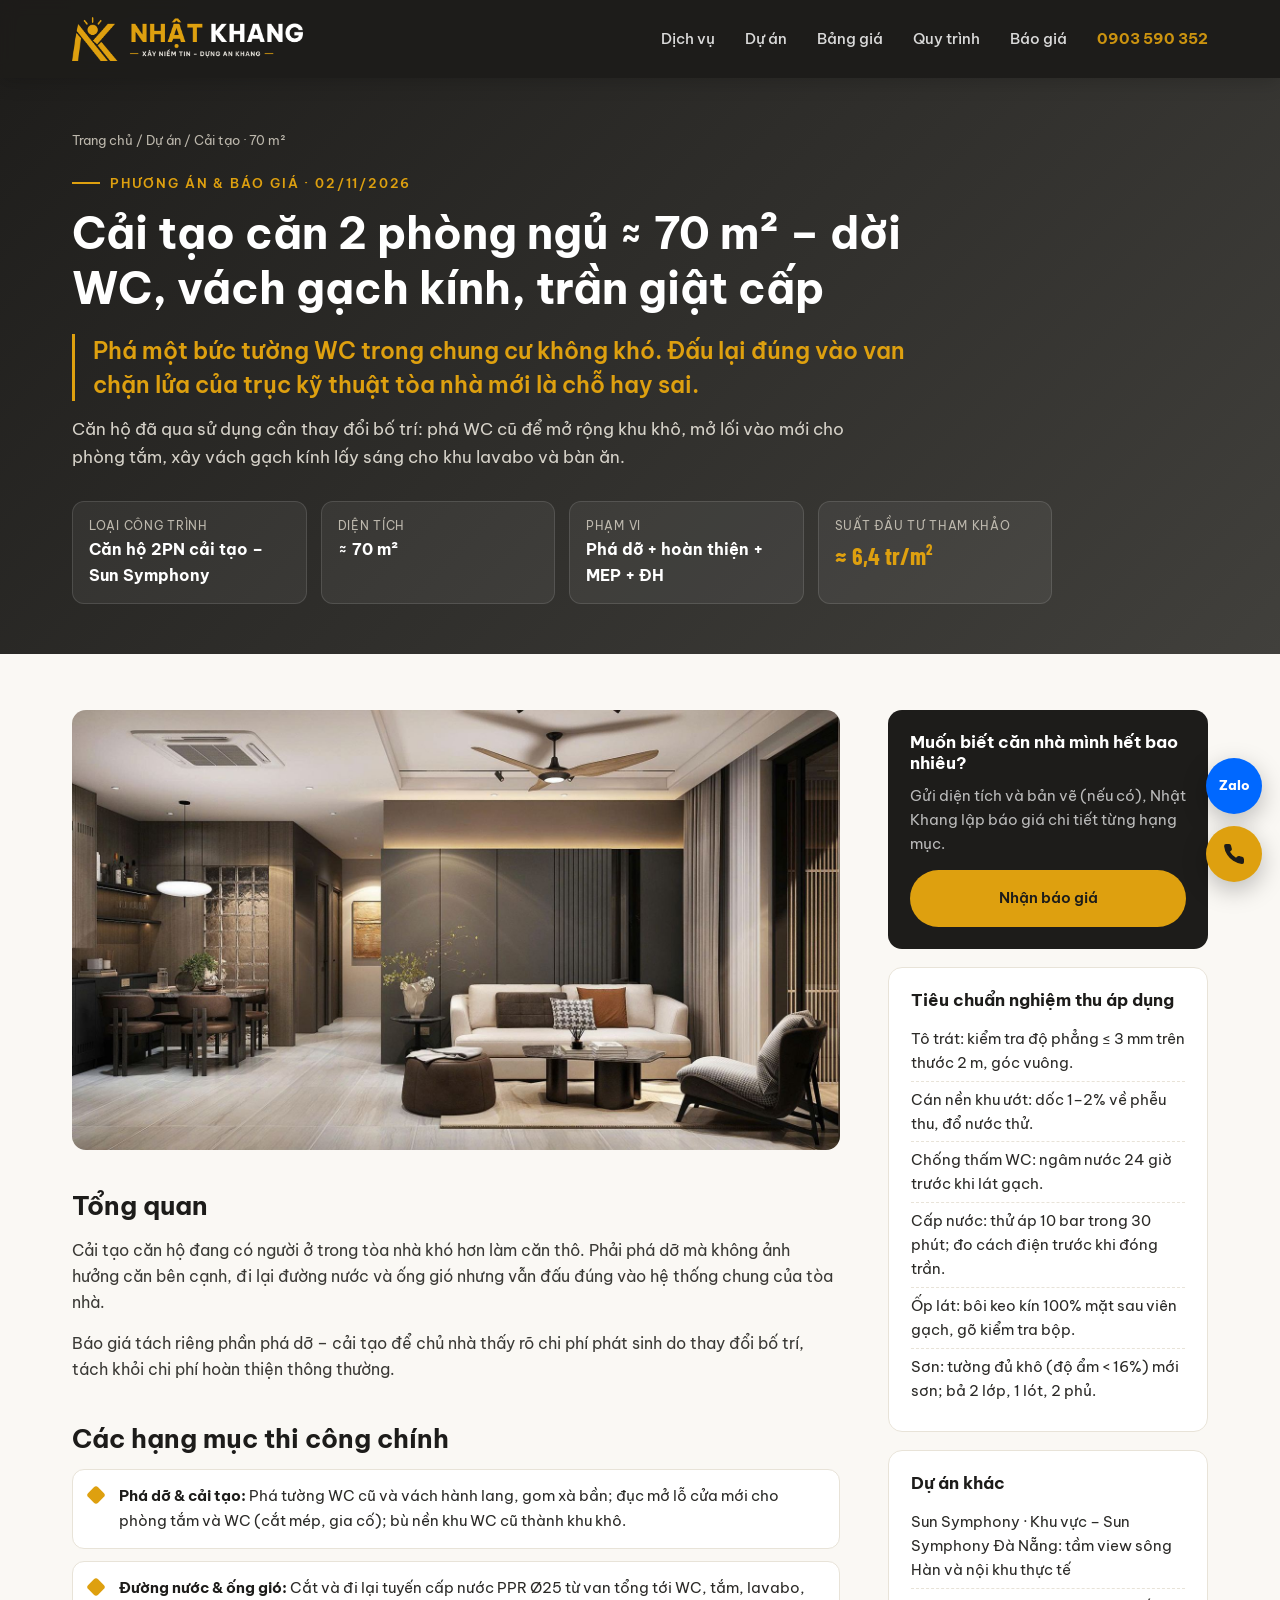
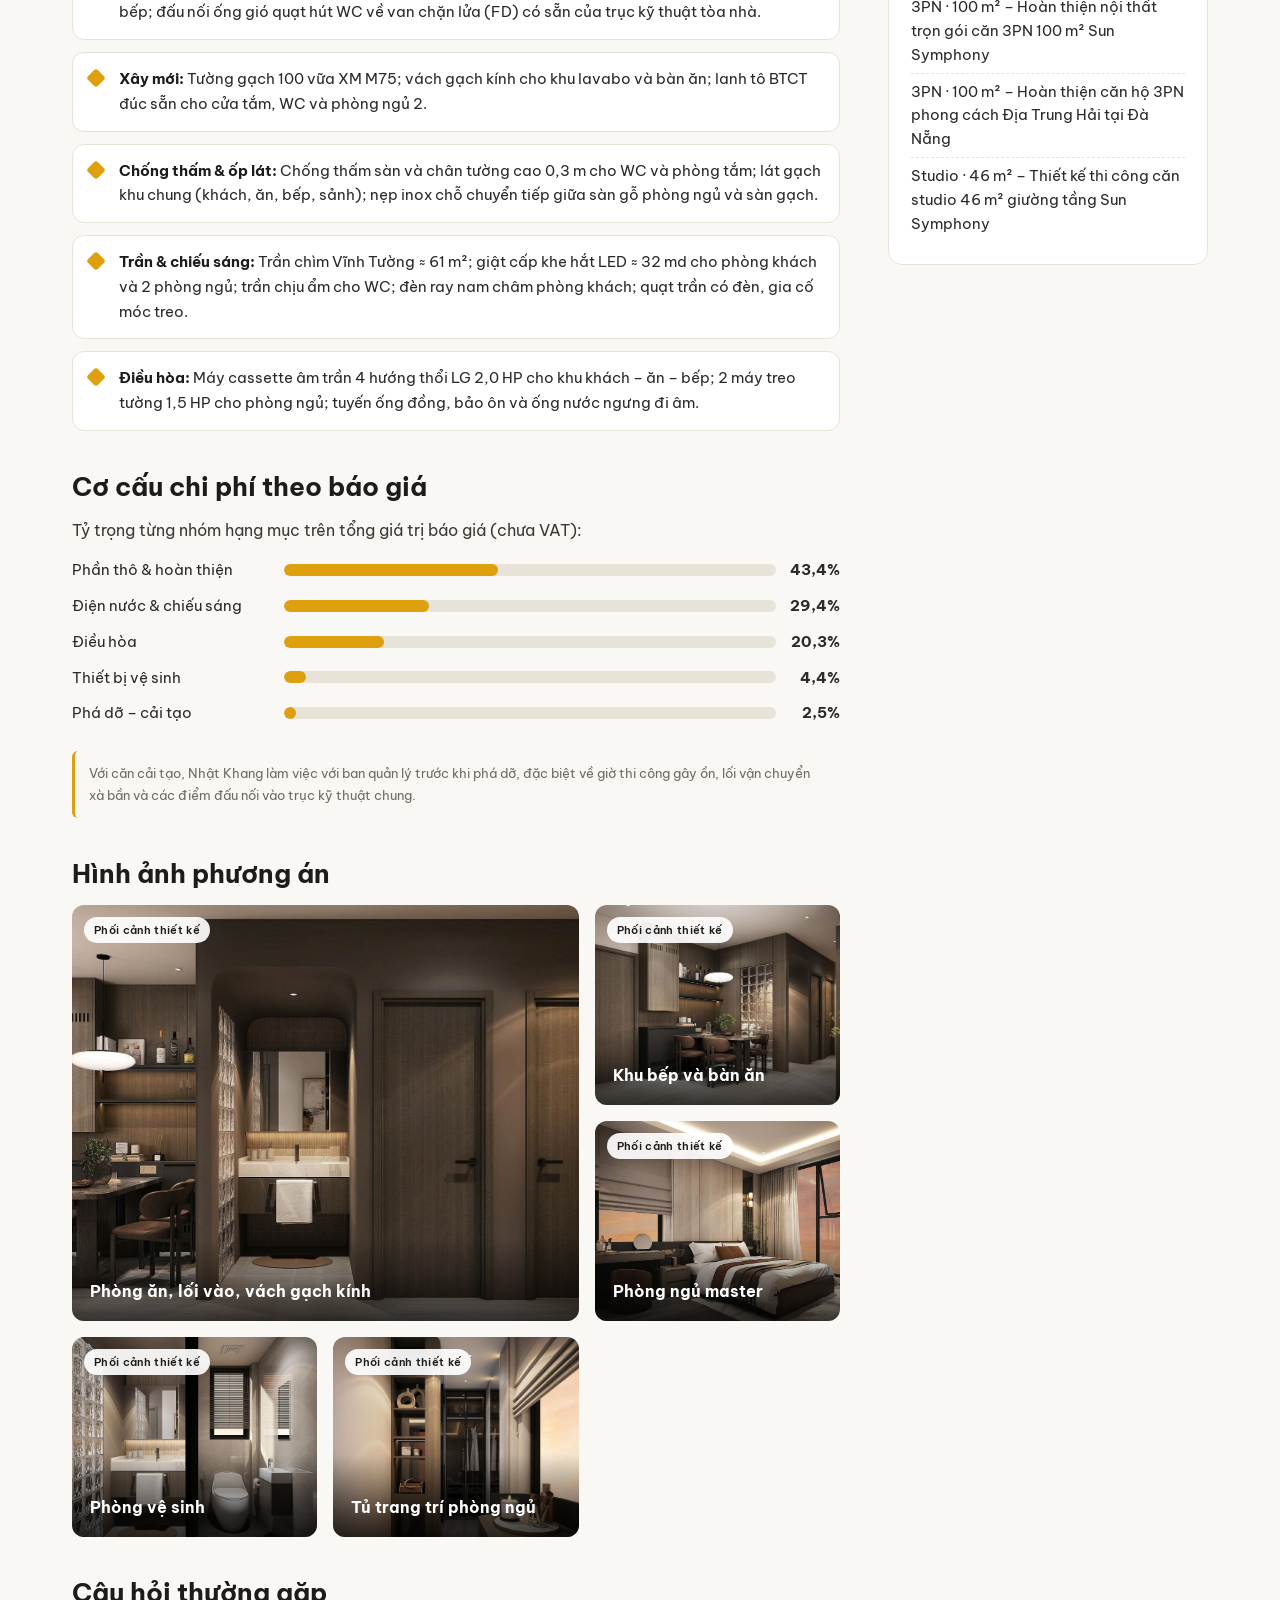
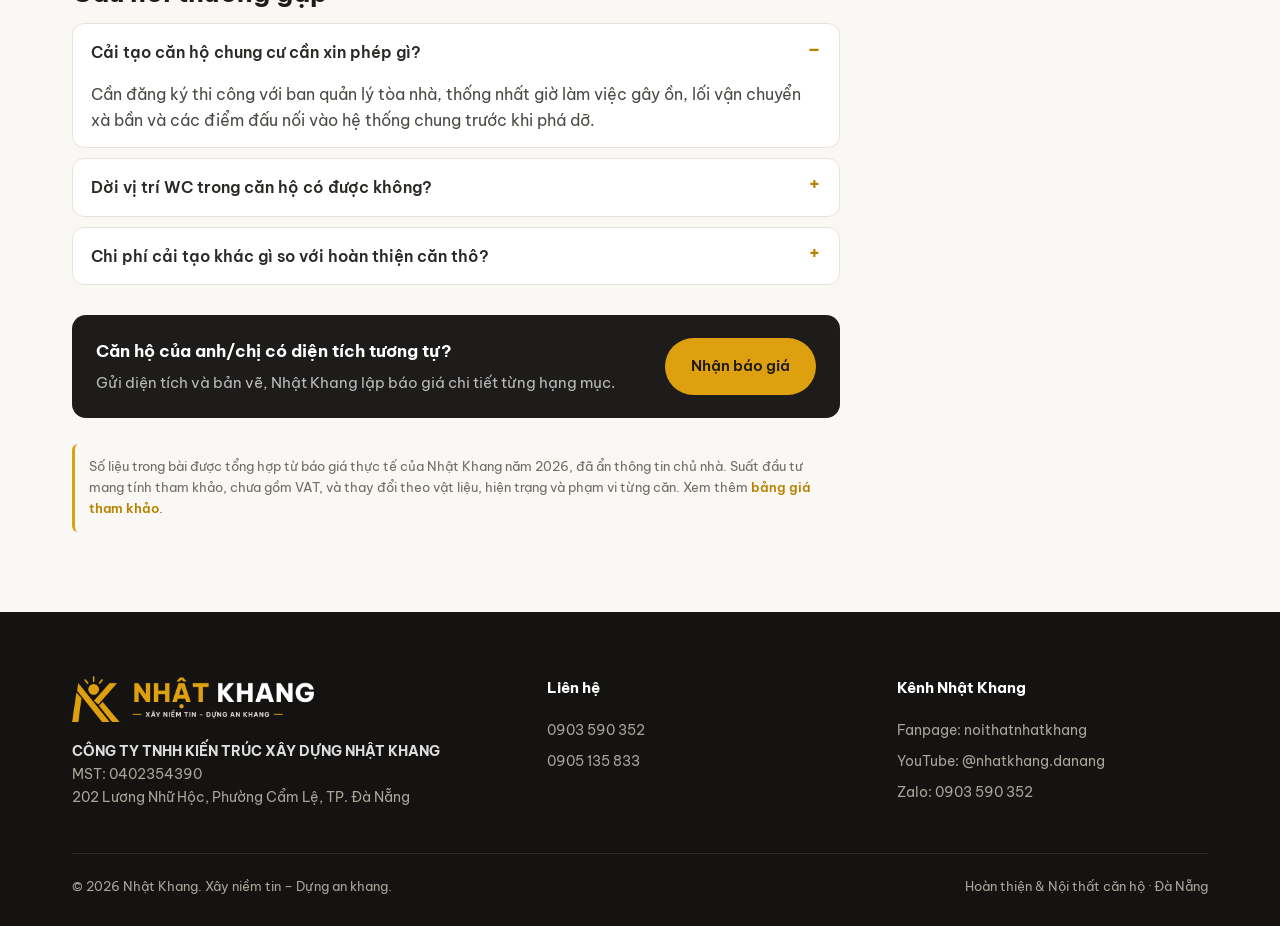
==== commit ee17c43b: "Bai moi: Sun Symphony Da Nang - tam view song Han va noi khu thuc te (anh + video thuc te) Co-Author" ====
--- a/du-an/cai-tao-can-2pn.html
+++ b/du-an/cai-tao-can-2pn.html
@@ -12,7 +12,7 @@
 <link rel="icon" href="../assets/img/favicon.svg" type="image/svg+xml">
 <link rel="preconnect" href="https://fonts.googleapis.com"><link rel="preconnect" href="https://fonts.gstatic.com" crossorigin>
 <link href="https://fonts.googleapis.com/css2?family=Barlow+Condensed:wght@600;700&family=Be+Vietnam+Pro:wght@300;400;500;600;700;800&display=swap" rel="stylesheet">
-<link rel="stylesheet" href="../assets/css/style.css?v=4">
+<link rel="stylesheet" href="../assets/css/style.css?v=5">
 <script type="application/ld+json">{"@context": "https://schema.org", "@type": "Article", "headline": "Cải tạo căn hộ 2PN: dời WC, vách gạch kính, trần giật cấp", "description": "Cải tạo căn hộ 2PN ≈ 70 m²: phá dỡ, dời WC, bù nền, đi lại cấp nước PPR, đấu ống gió về van chặn lửa, vách gạch kính, điều hòa cassette. ≈ 6,4 triệu/m².", "image": ["https://lenhatkhangvn-bit.github.io/nhatkhang-website/assets/img/hero.jpg"], "datePublished": "2026-11-02", "dateModified": "2026-11-02", "inLanguage": "vi-VN", "author": {"@id": "https://lenhatkhangvn-bit.github.io/nhatkhang-website/#org"}, "publisher": {"@type": "HomeAndConstructionBusiness", "@id": "https://lenhatkhangvn-bit.github.io/nhatkhang-website/#org", "name": "Công ty TNHH Kiến trúc Xây dựng Nhật Khang", "alternateName": "Nhật Khang", "slogan": "Xây niềm tin – Dựng an khang", "url": "https://lenhatkhangvn-bit.github.io/nhatkhang-website/", "logo": "https://lenhatkhangvn-bit.github.io/nhatkhang-website/assets/img/logo-light.png", "image": "https://lenhatkhangvn-bit.github.io/nhatkhang-website/assets/img/real-b4.jpg", "telephone": ["+84903590352", "+84905135833"], "taxID": "0402354390", "address": {"@type": "PostalAddress", "streetAddress": "202 Lương Nhữ Hộc", "addressLocality": "Phường Cẩm Lệ", "addressRegion": "Đà Nẵng", "addressCountry": "VN"}, "areaServed": {"@type": "City", "name": "Đà Nẵng"}, "sameAs": ["https://www.facebook.com/noithatnhatkhang", "https://www.youtube.com/@nhatkhang.danang"]}, "mainEntityOfPage": "https://lenhatkhangvn-bit.github.io/nhatkhang-website/du-an/cai-tao-can-2pn.html", "keywords": "cải tạo căn hộ chung cư Đà Nẵng"}</script>
 <script type="application/ld+json">{"@context": "https://schema.org", "@type": "BreadcrumbList", "itemListElement": [{"@type": "ListItem", "position": 1, "name": "Trang chủ", "item": "https://lenhatkhangvn-bit.github.io/nhatkhang-website/"}, {"@type": "ListItem", "position": 2, "name": "Dự án", "item": "https://lenhatkhangvn-bit.github.io/nhatkhang-website/#du-an"}, {"@type": "ListItem", "position": 3, "name": "Cải tạo · 70 m²", "item": "https://lenhatkhangvn-bit.github.io/nhatkhang-website/du-an/cai-tao-can-2pn.html"}]}</script>
 <script type="application/ld+json">{"@context": "https://schema.org", "@type": "FAQPage", "mainEntity": [{"@type": "Question", "name": "Cải tạo căn hộ chung cư cần xin phép gì?", "acceptedAnswer": {"@type": "Answer", "text": "Cần đăng ký thi công với ban quản lý tòa nhà, thống nhất giờ làm việc gây ồn, lối vận chuyển xà bần và các điểm đấu nối vào hệ thống chung trước khi phá dỡ."}}, {"@type": "Question", "name": "Dời vị trí WC trong căn hộ có được không?", "acceptedAnswer": {"@type": "Answer", "text": "Có thể, nhưng phải xử lý bù nền, chống thấm lại, đi lại tuyến cấp thoát nước và đấu ống gió quạt hút về đúng van chặn lửa (FD) của trục kỹ thuật."}}, {"@type": "Question", "name": "Chi phí cải tạo khác gì so với hoàn thiện căn thô?", "acceptedAnswer": {"@type": "Answer", "text": "Có thêm phần phá dỡ – cải tạo hiện trạng. Nhật Khang tách riêng phần này trong báo giá để chủ nhà thấy rõ chi phí do thay đổi bố trí."}}]}</script>
@@ -41,9 +41,9 @@
     <div class="cover"><img src="../assets/img/hero.jpg" alt="Cải tạo căn hộ 2PN: dời WC, vách gạch kính, trần giật cấp" fetchpriority="high"></div>
     <h2>Tổng quan</h2><p>Cải tạo căn hộ đang có người ở trong tòa nhà khó hơn làm căn thô. Phải phá dỡ mà không ảnh hưởng căn bên cạnh, đi lại đường nước và ống gió nhưng vẫn đấu đúng vào hệ thống chung của tòa nhà.</p><p>Báo giá tách riêng phần phá dỡ – cải tạo để chủ nhà thấy rõ chi phí phát sinh do thay đổi bố trí, tách khỏi chi phí hoàn thiện thông thường.</p>
     <h2>Các hạng mục thi công chính</h2><ul class="hl-list"><li><b>Phá dỡ &amp; cải tạo:</b> Phá tường WC cũ và vách hành lang, gom xà bần; đục mở lỗ cửa mới cho phòng tắm và WC (cắt mép, gia cố); bù nền khu WC cũ thành khu khô.</li><li><b>Đường nước &amp; ống gió:</b> Cắt và đi lại tuyến cấp nước PPR Ø25 từ van tổng tới WC, tắm, lavabo, bếp; đấu nối ống gió quạt hút WC về van chặn lửa (FD) có sẵn của trục kỹ thuật tòa nhà.</li><li><b>Xây mới:</b> Tường gạch 100 vữa XM M75; vách gạch kính cho khu lavabo và bàn ăn; lanh tô BTCT đúc sẵn cho cửa tắm, WC và phòng ngủ 2.</li><li><b>Chống thấm &amp; ốp lát:</b> Chống thấm sàn và chân tường cao 0,3 m cho WC và phòng tắm; lát gạch khu chung (khách, ăn, bếp, sảnh); nẹp inox chỗ chuyển tiếp giữa sàn gỗ phòng ngủ và sàn gạch.</li><li><b>Trần &amp; chiếu sáng:</b> Trần chìm Vĩnh Tường ≈ 61 m²; giật cấp khe hắt LED ≈ 32 md cho phòng khách và 2 phòng ngủ; trần chịu ẩm cho WC; đèn ray nam châm phòng khách; quạt trần có đèn, gia cố móc treo.</li><li><b>Điều hòa:</b> Máy cassette âm trần 4 hướng thổi LG 2,0 HP cho khu khách – ăn – bếp; 2 máy treo tường 1,5 HP cho phòng ngủ; tuyến ống đồng, bảo ôn và ống nước ngưng đi âm.</li></ul>
-    <h2>Cơ cấu chi phí theo báo giá</h2>
-    <p>Tỷ trọng từng nhóm hạng mục trên tổng giá trị báo giá (chưa VAT):</p>
-    <div class="bars"><div class="bar"><span>Phần thô &amp; hoàn thiện</span><span class="t"><i style="width:43.4%"></i></span><span class="p">43,4%</span></div><div class="bar"><span>Điện nước &amp; chiếu sáng</span><span class="t"><i style="width:29.4%"></i></span><span class="p">29,4%</span></div><div class="bar"><span>Điều hòa</span><span class="t"><i style="width:20.3%"></i></span><span class="p">20,3%</span></div><div class="bar"><span>Thiết bị vệ sinh</span><span class="t"><i style="width:4.4%"></i></span><span class="p">4,4%</span></div><div class="bar"><span>Phá dỡ – cải tạo</span><span class="t"><i style="width:2.5%"></i></span><span class="p">2,5%</span></div></div>
+    
+    <h2>Cơ cấu chi phí theo báo giá</h2><p>Tỷ trọng từng nhóm hạng mục trên tổng giá trị báo giá (chưa VAT):</p><div class="bars"><div class="bar"><span>Phần thô &amp; hoàn thiện</span><span class="t"><i style="width:43.4%"></i></span><span class="p">43,4%</span></div><div class="bar"><span>Điện nước &amp; chiếu sáng</span><span class="t"><i style="width:29.4%"></i></span><span class="p">29,4%</span></div><div class="bar"><span>Điều hòa</span><span class="t"><i style="width:20.3%"></i></span><span class="p">20,3%</span></div><div class="bar"><span>Thiết bị vệ sinh</span><span class="t"><i style="width:4.4%"></i></span><span class="p">4,4%</span></div><div class="bar"><span>Phá dỡ – cải tạo</span><span class="t"><i style="width:2.5%"></i></span><span class="p">2,5%</span></div></div>
+    
     <div class="disc">Với căn cải tạo, Nhật Khang làm việc với ban quản lý trước khi phá dỡ, đặc biệt về giờ thi công gây ồn, lối vận chuyển xà bần và các điểm đấu nối vào trục kỹ thuật chung.</div>
     <h2>Hình ảnh phương án</h2><div class="gallery"><figure class="gi big"><span class="lbl">Phối cảnh thiết kế</span><img src="../assets/img/p1-2.jpg" alt="Phòng ăn, lối vào, vách gạch kính – Cải tạo · 70 m²" loading="lazy"><figcaption class="cap"><b>Phòng ăn, lối vào, vách gạch kính</b></figcaption></figure><figure class="gi"><span class="lbl">Phối cảnh thiết kế</span><img src="../assets/img/p1-1.jpg" alt="Khu bếp và bàn ăn – Cải tạo · 70 m²" loading="lazy"><figcaption class="cap"><b>Khu bếp và bàn ăn</b></figcaption></figure><figure class="gi"><span class="lbl">Phối cảnh thiết kế</span><img src="../assets/img/p1-3.jpg" alt="Phòng ngủ master – Cải tạo · 70 m²" loading="lazy"><figcaption class="cap"><b>Phòng ngủ master</b></figcaption></figure><figure class="gi"><span class="lbl">Phối cảnh thiết kế</span><img src="../assets/img/p1-4.jpg" alt="Phòng vệ sinh – Cải tạo · 70 m²" loading="lazy"><figcaption class="cap"><b>Phòng vệ sinh</b></figcaption></figure><figure class="gi"><span class="lbl">Phối cảnh thiết kế</span><img src="../assets/img/p1-5.jpg" alt="Tủ trang trí phòng ngủ – Cải tạo · 70 m²" loading="lazy"><figcaption class="cap"><b>Tủ trang trí phòng ngủ</b></figcaption></figure></div>
     <h2>Câu hỏi thường gặp</h2><div class="faq"><details open><summary>Cải tạo căn hộ chung cư cần xin phép gì?</summary><p>Cần đăng ký thi công với ban quản lý tòa nhà, thống nhất giờ làm việc gây ồn, lối vận chuyển xà bần và các điểm đấu nối vào hệ thống chung trước khi phá dỡ.</p></details><details><summary>Dời vị trí WC trong căn hộ có được không?</summary><p>Có thể, nhưng phải xử lý bù nền, chống thấm lại, đi lại tuyến cấp thoát nước và đấu ống gió quạt hút về đúng van chặn lửa (FD) của trục kỹ thuật.</p></details><details><summary>Chi phí cải tạo khác gì so với hoàn thiện căn thô?</summary><p>Có thêm phần phá dỡ – cải tạo hiện trạng. Nhật Khang tách riêng phần này trong báo giá để chủ nhà thấy rõ chi phí do thay đổi bố trí.</p></details></div>
@@ -53,7 +53,7 @@
   <aside class="side">
     <div class="box dark"><h3>Muốn biết căn nhà mình hết bao nhiêu?</h3><p style="color:#bbb">Gửi diện tích và bản vẽ (nếu có), Nhật Khang lập báo giá chi tiết từng hạng mục.</p><a class="btn btn-gold" href="../index.html#bao-gia">Nhận báo giá</a></div>
     <div class="box"><h3>Tiêu chuẩn nghiệm thu áp dụng</h3><ul><li>Tô trát: kiểm tra độ phẳng ≤ 3 mm trên thước 2 m, góc vuông.</li><li>Cán nền khu ướt: dốc 1–2% về phễu thu, đổ nước thử.</li><li>Chống thấm WC: ngâm nước 24 giờ trước khi lát gạch.</li><li>Cấp nước: thử áp 10 bar trong 30 phút; đo cách điện trước khi đóng trần.</li><li>Ốp lát: bôi keo kín 100% mặt sau viên gạch, gõ kiểm tra bộp.</li><li>Sơn: tường đủ khô (độ ẩm &lt; 16%) mới sơn; bả 2 lớp, 1 lót, 2 phủ.</li></ul></div>
-    <div class="box"><h3>Dự án khác</h3><ul><li><a href="can-3pn-tron-goi-noi-that.html">3PN · 100 m² – Hoàn thiện nội thất trọn gói căn 3PN 100 m² Sun Symphony</a></li><li><a href="can-3pn-dia-trung-hai.html">3PN · 100 m² – Hoàn thiện căn hộ 3PN phong cách Địa Trung Hải tại Đà Nẵng</a></li><li><a href="studio-46m2-giuong-tang.html">Studio · 46 m² – Thiết kế thi công căn studio 46 m² giường tầng Sun Symphony</a></li><li><a href="can-74m2-san-xuong-ca.html">2PN · 74 m² – Lát sàn gạch giả gỗ xương cá căn hộ 74 m² tại Đà Nẵng</a></li></ul></div>
+    <div class="box"><h3>Dự án khác</h3><ul><li><a href="sun-symphony-da-nang-view-song-han.html">Sun Symphony · Khu vực – Sun Symphony Đà Nẵng: tầm view sông Hàn và nội khu thực tế</a></li><li><a href="can-3pn-tron-goi-noi-that.html">3PN · 100 m² – Hoàn thiện nội thất trọn gói căn 3PN 100 m² Sun Symphony</a></li><li><a href="can-3pn-dia-trung-hai.html">3PN · 100 m² – Hoàn thiện căn hộ 3PN phong cách Địa Trung Hải tại Đà Nẵng</a></li><li><a href="studio-46m2-giuong-tang.html">Studio · 46 m² – Thiết kế thi công căn studio 46 m² giường tầng Sun Symphony</a></li></ul></div>
   </aside>
 </div></section>
 </main>
@@ -69,5 +69,5 @@
 </footer>
 <div class="float"><a class="zalo" href="https://zalo.me/0903590352" target="_blank" rel="noopener" aria-label="Chat Zalo">Zalo</a><a class="call" href="tel:0903590352" aria-label="Gọi hotline"><svg viewBox="0 0 24 24" fill="currentColor"><path d="M22 16.9v3a2 2 0 0 1-2.2 2 19.8 19.8 0 0 1-8.6-3.1 19.5 19.5 0 0 1-6-6A19.8 19.8 0 0 1 2.1 4.2 2 2 0 0 1 4.1 2h3a2 2 0 0 1 2 1.7c.1.9.4 1.8.7 2.7a2 2 0 0 1-.5 2.1L8 9.8a16 16 0 0 0 6 6l1.3-1.3a2 2 0 0 1 2.1-.4c.9.3 1.8.6 2.7.7a2 2 0 0 1 1.7 2z"/></svg></a></div>
 <div class="lb" id="lb"><button class="x" aria-label="Đóng">×</button><button class="pv" aria-label="Ảnh trước">‹</button><img alt=""><button class="nx" aria-label="Ảnh sau">›</button><div class="lbc"></div></div>
-<script src="../assets/js/main.js?v=4"></script>
+<script src="../assets/js/main.js?v=5"></script>
 </body></html>
--- a/assets/css/style.css
+++ b/assets/css/style.css
@@ -320,3 +320,8 @@
 .cta-in{margin-top:30px;background:var(--ink-3);color:#ddd;border-radius:14px;padding:22px 24px;display:flex;justify-content:space-between;align-items:center;gap:18px;flex-wrap:wrap}
 .cta-in b{display:block;color:#fff;font-size:17px;margin-bottom:4px}
 .cta-in span{font-size:14.5px;color:#bbb}
+.cover.vid{position:relative;background:#000}
+.cover.vid video{width:100%;display:block;aspect-ratio:16/9;object-fit:cover}
+.lbl-v{position:absolute;top:12px;left:12px;background:var(--gold);color:var(--ink-3);font-size:11px;font-weight:700;padding:4px 10px;border-radius:999px}
+.hl-list.links li a:hover{color:#b88200}
+.art .gallery .gi.tall img{object-position:center}
